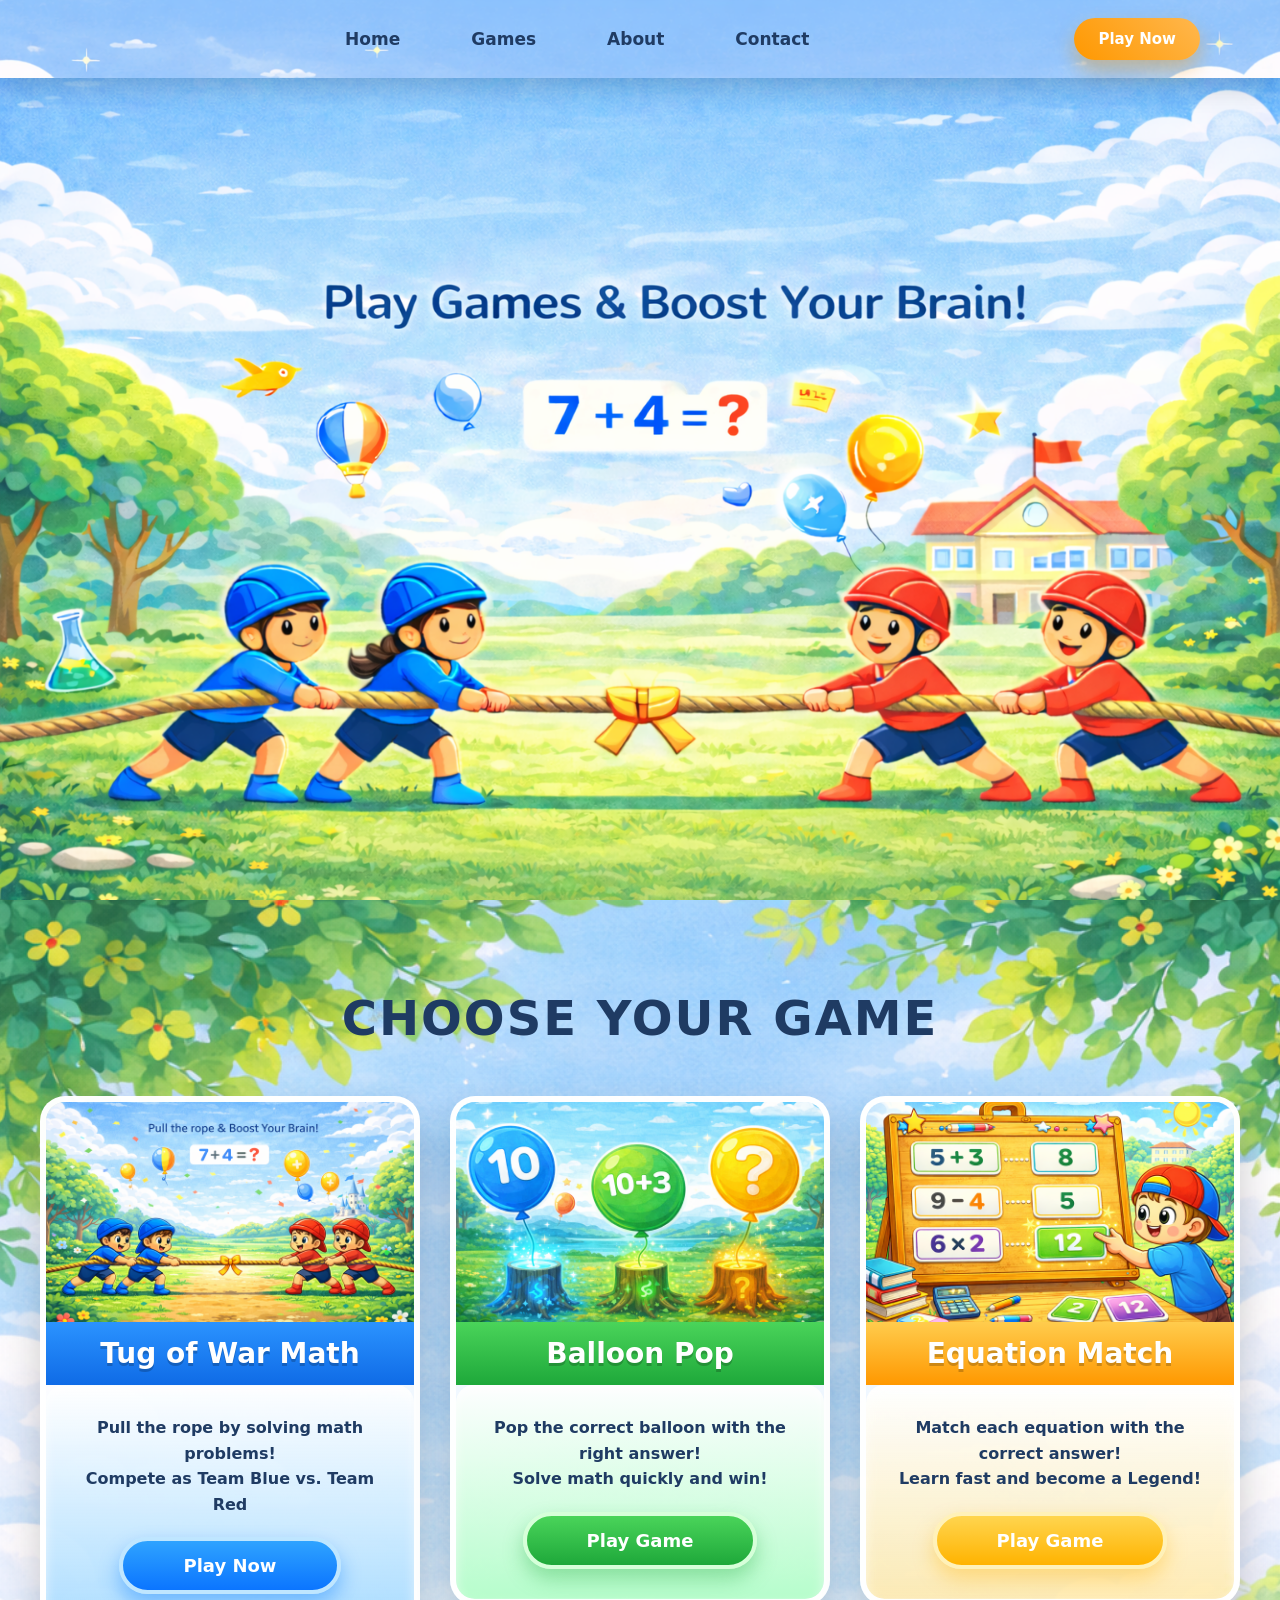
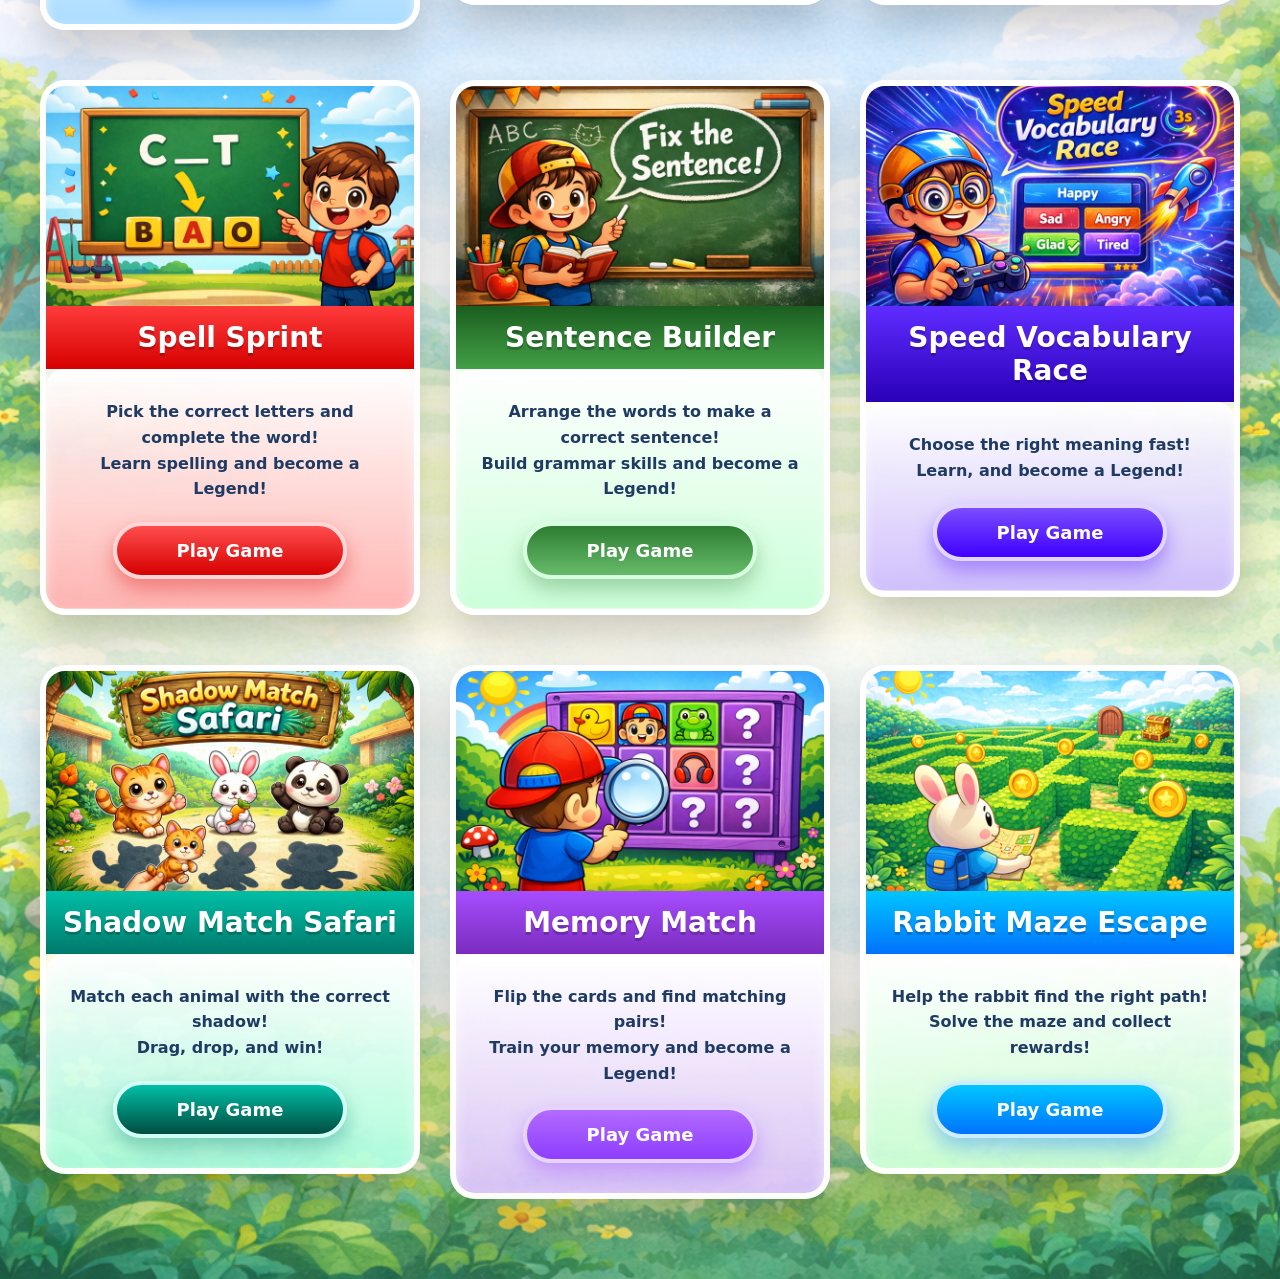
==== index.html @ c013cb6c "LittleLegends complete code" ====
<!doctype html>
<html lang="en">
  <head>
    <meta charset="UTF-8" />
    <meta
      name="viewport"
      content="width=device-width, initial-scale=1.0, maximum-scale=5.0, user-scalable=yes"
    />
    <title>Little Legends</title>
    <link rel="stylesheet" href="styles.css" />
    <link rel="stylesheet" href="tug-of-war.css" />
  </head>

  <body>
    <header class="navbar">
      <nav class="nav-container">
        <div class="mobile-menu-toggle">
          <span class="bar"></span>
          <span class="bar"></span>
          <span class="bar"></span>
        </div>

        <ul class="nav-links">
          <li><a class="active" href="index.html">Home</a></li>
          <li><a href="#">Games</a></li>
          <li><a href="#">About</a></li>
          <li><a href="#">Contact</a></li>
        </ul>

        <a href="#" class="nav-btn">Play Now</a>
      </nav>
    </header>

    <div class="hero"></div>

    <section class="games-section">
      <h2>Choose Your Game</h2>

      <div class="game-card">
        <div class="card-top-img">
          <img src="Tug of war.png" alt="Tug of War" />
        </div>
        <div class="card-title">
          <h3>Tug of War Math</h3>
        </div>
        <div class="card-body">
          <div class="bottom-area">
            <p>
              Pull the rope by solving math problems! <br />
              Compete as Team Blue vs. Team Red
            </p>
            <a href="#" class="play-btn" id="playNowBtn">Play Now</a>
          </div>
        </div>
      </div>
      <div class="game-card">
        <div class="card-top-img">
          <img src="balloon.png" alt="Balloon Pop" />
        </div>
        <div class="card-title balloon-title">
          <h3>Balloon Pop</h3>
        </div>
        <div class="card-body">
          <div class="bottom-area balloon-bottom">
            <p>
              Pop the correct balloon with the right answer! <br />
              Solve math quickly and win!
            </p>

            <a href="balloon-pop.html" class="play-btn balloon-btn">Play Game</a>
          </div>
        </div>
      </div>
      <div class="game-card">
        <div class="card-top-img">
          <img src="equation-match.png" alt="Equation Match" />
        </div>

        <div class="card-title equation-title">
          <h3>Equation Match</h3>
        </div>

        <div class="card-body">
          <div class="bottom-area equation-bottom">
            <p>
              Match each equation with the correct answer! <br />
              Learn fast and become a Legend!
            </p>

            <a href="#" class="play-btn equation-btn">Play Game</a>
          </div>
        </div>
      </div>
      <div class="game-card">
        <div class="card-top-img">
          <img src="spell-sprint.png" alt="Spell Sprint" />
        </div>

        <div class="card-title spell-title">
          <h3>Spell Sprint</h3>
        </div>

        <div class="card-body">
          <div class="bottom-area spell-bottom">
            <p>
              Pick the correct letters and complete the word! <br />
              Learn spelling and become a Legend!
            </p>

            <a href="#" class="play-btn spell-btn">Play Game</a>
          </div>
        </div>
      </div>
      <div class="game-card">
        <div class="card-top-img">
          <img src="sentence-builder.png" alt="Sentence Builder" />
        </div>

        <div class="card-title sentence-title">
          <h3>Sentence Builder</h3>
        </div>

        <div class="card-body">
          <div class="bottom-area sentence-bottom">
            <p>
              Arrange the words to make a correct sentence! <br />
              Build grammar skills and become a Legend!
            </p>

            <a href="#" class="play-btn sentence-btn">Play Game</a>
          </div>
        </div>
      </div>
      <div class="game-card">
        <div class="card-top-img">
          <img src="speed-vocabulary-race.png" alt="Speed Vocabulary Race" />
        </div>

        <div class="card-title speed-title">
          <h3>Speed Vocabulary Race</h3>
        </div>

        <div class="card-body">
          <div class="bottom-area speed-bottom">
            <p>
              Choose the right meaning fast! <br />
              Learn, and become a Legend!
            </p>
            <a href="#" class="play-btn speed-btn">Play Game</a>
          </div>
        </div>
      </div>

      <div class="game-card">
        <div class="card-top-img">
          <img src="shadow-match-safari.png" alt="Shadow Match Safari" />
        </div>

        <div class="card-title shadow-title">
          <h3>Shadow Match Safari</h3>
        </div>

        <div class="card-body">
          <div class="bottom-area shadow-bottom">
            <p>
              Match each animal with the correct shadow! <br />
              Drag, drop, and win!
            </p>

            <a href="#" class="play-btn shadow-btn">Play Game</a>
          </div>
        </div>
      </div>

      <div class="game-card">
        <div class="card-top-img">
          <img src="memory-quest.png" alt="Memory Match" />
        </div>

        <div class="card-title memory-title">
          <h3>Memory Match</h3>
        </div>

        <div class="card-body">
          <div class="bottom-area memory-bottom">
            <p>
              Flip the cards and find matching pairs! <br />
              Train your memory and become a Legend!
            </p>

            <a href="#" class="play-btn memory-btn">Play Game</a>
          </div>
        </div>
      </div>
      <div class="game-card">
        <div class="card-top-img">
          <img src="rabbit-maze-escape.png" alt="Rabbit Maze Escape" />
        </div>

        <div class="card-title maze-title">
          <h3>Rabbit Maze Escape</h3>
        </div>

        <div class="card-body">
          <div class="bottom-area maze-bottom">
            <p>
              Help the rabbit find the right path! <br />
              Solve the maze and collect rewards!
            </p>

            <a href="#" class="play-btn maze-btn">Play Game</a>
          </div>
        </div>
      </div>
    </section>
    <!-- OPERATION & DIFFICULTY MODALS -->
    <div class="overlay" id="overlay" aria-hidden="true">
      <!-- Step 1: Operation -->
      <div class="popup" id="opPopup" role="dialog" aria-modal="true">
        <h3 class="popup-title">Choose Operation</h3>
        <div class="popup-grid">
          <button class="popup-btn" data-op="add">Addition</button>
          <button class="popup-btn" data-op="sub">Subtraction</button>
          <button class="popup-btn" data-op="mul">Multiplication</button>
          <button class="popup-btn" data-op="div">Division</button>
        </div>
        <button class="popup-close" id="closePopup">Cancel</button>
      </div>

      <!-- Step 2: Difficulty -->
      <div class="popup" id="lvlPopup" role="dialog" aria-modal="true" hidden>
        <h3 class="popup-title">Choose Difficulty</h3>
        <div class="popup-grid">
          <button class="popup-btn" data-lvl="easy">Easy</button>
          <button class="popup-btn" data-lvl="medium">Medium</button>
          <button class="popup-btn" data-lvl="hard">Hard</button>
        </div>
        <button class="popup-close" id="backToOp">Back</button>
      </div>
    </div>
    <script src="script.js"></script>
  </body>
</html>
---- styles.css ----
* {
  margin: 0;
  padding: 0;
  box-sizing: border-box;
}

body {
  font-family: Arial, sans-serif;
  background: #eaf6ff;
  overflow-x: hidden;
  width: 100%;
}

/* NAVBAR */
.navbar {
  padding: 0;
  margin: 0;
  width: 100%;
}

.nav-container {
  max-width: 100%;
  margin: 0;
  display: flex;
  align-items: center;
  justify-content: space-between;
  padding: 18px 50px;
  background-image: url("navbar.png");
  background-repeat: no-repeat;
  background-position: center;
  background-size: cover;
  border-radius: 0;
  box-shadow: 0 10px 25px rgba(0, 0, 0, 0.15);
  position: relative;
  width: 100%;
}

.nav-links {
  list-style: none;
  display: flex;
  gap: 35px;
  margin: 0 auto;
  transition: all 0.3s ease;
}

.nav-links a {
  text-decoration: none;
  font-size: 17px;
  font-weight: 600;
  color: #1f3b63;
  padding: 8px 18px;
  border-radius: 20px;
  transition: 0.3s ease;
  display: inline-block;
}

.nav-links a:hover {
  background: rgba(255, 255, 255, 0.6);
}

.nav-btn {
  text-decoration: none;
  font-size: 15px;
  font-weight: 700;
  padding: 12px 24px;
  border-radius: 50px;
  background: linear-gradient(45deg, #ff9800, #ffb74d);
  color: white;
  box-shadow: 0 10px 20px rgba(255, 152, 0, 0.4);
  transition: 0.3s ease;
  white-space: nowrap;
}

.nav-btn:hover {
  transform: translateY(-3px);
}

/* MOBILE TOGGLE */
.mobile-menu-toggle {
  display: none;
  flex-direction: column;
  justify-content: space-between;
  width: 30px;
  height: 21px;
  cursor: pointer;
  z-index: 200;
}

.mobile-menu-toggle .bar {
  width: 100%;
  height: 3px;
  background-color: #1f3b63;
  border-radius: 10px;
  transition: 0.3s;
}

/* HERO */
.hero {
  width: 100%;
  height: calc(100vh - 78px);
  background-image: url("hero.png");
  background-size: cover;
  background-position: center;
  background-repeat: no-repeat;
  display: flex;
  align-items: center;
  justify-content: center;
  text-align: center;
}

/* GAMES SECTION (INLINE FIX) */
.games-section {
  width: 100%;
  min-height: 100vh;
  height: auto;
  background-image: url("games-bg.png");
  background-size: cover;
  background-position: center;
  background-repeat: no-repeat;
  padding: 40px 40px 80px;
  display: grid;
  grid-template-columns: repeat(3, minmax(0, 420px));
  justify-content: center;
  align-items: start;
  column-gap: 30px;
  row-gap: 50px;
}

.games-section h2 {
  grid-column: 1 / -1;
  font-size: 40px;
  color: #1f3b63;
  text-align: center;
  padding-top: 50px;
  font-weight: 800;
  letter-spacing: 2px;
  text-transform: uppercase;
  opacity: 0;
  transform: translateY(30px);
  animation: headingPop 1.2s ease forwards;
  max-width: 100%;
  word-break: break-word;
}

@keyframes headingPop {
  0% {
    opacity: 0;
    transform: translateY(30px);
    letter-spacing: 8px;
  }

  60% {
    opacity: 1;
    transform: translateY(-5px);
    letter-spacing: 3px;
  }

  100% {
    opacity: 1;
    transform: translateY(0);
    letter-spacing: 2px;
  }
}

/* GAME CARD */
.game-card {
  width: 100%;
  max-width: 420px;
  margin: 0;
  border-radius: 25px;
  overflow: hidden;
  background: rgba(255, 255, 255, 0.8);
  border: 6px solid rgba(255, 255, 255, 0.9);
  box-shadow: 0 20px 40px rgba(0, 0, 0, 0.2);
}

.card-top-img img {
  width: 100%;
  height: auto;
  max-height: 220px;
  object-fit: cover;
  display: block;
}

.card-title {
  background: linear-gradient(to bottom, #2b93ff, #0f6be6);
  padding: 15px;
  text-align: center;
}

.card-title h3 {
  color: white;
  font-size: 28px;
  font-weight: 900;
  margin: 0;
  text-shadow: 0 3px 0 rgba(0, 0, 0, 0.2);
  word-break: break-word;
}

.card-body {
  text-align: center;
  width: 100%;
}

.bottom-area p {
  font-size: 16px;
  font-weight: 600;
  color: #1f3b63;
  line-height: 1.6;
  margin-bottom: 20px;
  word-break: break-word;
}

.bottom-area {
  background-image: linear-gradient(to bottom, rgba(255, 255, 255, 0.9), rgba(120, 200, 255, 0.6));
  background-size: cover;
  background-position: center;
  padding: 30px 20px;
  border-radius: 18px;
  box-shadow: inset 0 6px 12px rgba(255, 255, 255, 0.6);
  width: 100%;
}

.play-btn {
  display: inline-block;
  padding: 14px 60px;
  border-radius: 50px;
  background: linear-gradient(to bottom, #2fa3ff, #0b75ff);
  color: white;
  font-size: 18px;
  font-weight: 800;
  text-decoration: none;
  border: 4px solid #bfe6ff;
  box-shadow: 0 10px 20px rgba(0, 120, 255, 0.4);
  transition: 0.3s;
  white-space: nowrap;
}

.play-btn:hover {
  transform: translateY(-3px);
}

/* RESPONSIVE */
@media (min-width: 1200px) {
  .nav-container {
    padding: 18px 80px;
  }

  .games-section h2 {
    font-size: 48px;
  }
}

@media (min-width: 992px) and (max-width: 1199px) {
  .nav-container {
    padding: 18px 40px;
  }

  .nav-links {
    gap: 25px;
  }
}

@media (min-width: 768px) and (max-width: 991px) {
  .nav-container {
    padding: 18px 30px;
    flex-wrap: wrap;
  }

  .nav-links {
    gap: 20px;
  }

  .nav-links a {
    font-size: 16px;
    padding: 6px 14px;
  }

  .nav-btn {
    padding: 10px 20px;
    font-size: 14px;
  }

  .hero {
    height: 60vh;
    min-height: 500px;
  }

  .games-section h2 {
    font-size: 36px;
    padding-top: 40px;
  }

  .games-section {
    grid-template-columns: repeat(2, minmax(0, 380px));
  }
}

@media (max-width: 767px) {
  .mobile-menu-toggle {
    display: flex;
  }

  .nav-container {
    flex-wrap: wrap;
    padding: 15px 25px;
    justify-content: space-between;
    align-items: center;
  }

  .nav-links {
    display: none;
    width: 100%;
    flex-direction: column;
    align-items: center;
    gap: 15px;
    padding: 25px 0 20px;
    margin: 10px 0 0;
    background: rgba(255, 255, 255, 0.95);
    backdrop-filter: blur(10px);
    border-radius: 25px;
    box-shadow: 0 15px 30px rgba(0, 0, 0, 0.15);
    border: 2px solid rgba(255, 255, 255, 0.8);
    order: 3;
  }

  .nav-links.mobile-active {
    display: flex;
  }

  .nav-links li {
    width: 100%;
    text-align: center;
  }

  .nav-links a {
    font-size: 18px;
    padding: 12px 25px;
    display: block;
    width: 80%;
    margin: 0 auto;
  }

  .nav-btn {
    order: 2;
    padding: 10px 22px;
    font-size: 15px;
  }

  .mobile-menu-toggle.active .bar:nth-child(1) {
    transform: translateY(9px) rotate(45deg);
  }

  .mobile-menu-toggle.active .bar:nth-child(2) {
    opacity: 0;
  }

  .mobile-menu-toggle.active .bar:nth-child(3) {
    transform: translateY(-9px) rotate(-45deg);
  }

  .hero {
    height: 50vh;
    min-height: 400px;
    background-position: 75% center;
  }

  .games-section {
    padding: 30px 15px 60px;
    grid-template-columns: 1fr;
    justify-content: center;
    row-gap: 30px;
  }

  .games-section h2 {
    font-size: 32px;
    padding-top: 30px;
    letter-spacing: 1px;
  }

  .game-card {
    max-width: 100%;
    width: 100%;
    border-width: 4px;
  }

  .card-title h3 {
    font-size: 26px;
  }

  .bottom-area p {
    font-size: 15px;
  }

  .play-btn {
    padding: 12px 40px;
    font-size: 17px;
    white-space: normal;
    width: auto;
    min-width: 200px;
  }
}

@media (max-width: 480px) {
  .nav-container {
    padding: 12px 18px;
  }

  .nav-btn {
    padding: 8px 18px;
    font-size: 14px;
  }

  .mobile-menu-toggle {
    width: 26px;
    height: 18px;
  }

  .mobile-menu-toggle .bar {
    height: 2.5px;
  }

  .hero {
    height: 45vh;
    min-height: 300px;
  }

  .games-section h2 {
    font-size: 26px;
    padding-top: 25px;
  }

  .game-card {
    border-width: 4px;
    border-radius: 20px;
  }

  .card-top-img img {
    max-height: 180px;
  }

  .card-title {
    padding: 12px;
  }

  .card-title h3 {
    font-size: 22px;
  }

  .bottom-area {
    padding: 25px 15px;
  }

  .bottom-area p {
    font-size: 14px;
  }

  .play-btn {
    padding: 12px 30px;
    font-size: 16px;
    min-width: 180px;
  }
}

@media (min-width: 1600px) {
  .nav-container {
    padding: 20px 120px;
  }

  .hero {
    height: calc(100vh - 88px);
  }

  .games-section h2 {
    font-size: 56px;
  }

  .games-section {
    grid-template-columns: repeat(2, minmax(0, 500px));
  }

  .game-card {
    max-width: 500px;
  }
}

/* BALLOON THEME */
.balloon-title {
  background: linear-gradient(to bottom, #4ad45a, #1ea83a);
}

.balloon-bottom {
  background-image: linear-gradient(to bottom, rgba(255, 255, 255, 0.9), rgba(140, 255, 170, 0.6));
}

.balloon-btn {
  background: linear-gradient(to bottom, #4ad45a, #1ea83a);
  border: 4px solid #d6ffd9;
  box-shadow: 0 10px 20px rgba(30, 168, 58, 0.35);
}

/* EQUATION MATCH THEME */
.equation-title {
  background: linear-gradient(to bottom, #ffcc4d, #ff9800);
}

.equation-bottom {
  background-image:
    linear-gradient(to bottom, rgba(255, 255, 255, 0.92), rgba(255, 220, 120, 0.55)),
    url("pexels-622177503-31162768.jpg");
}

.equation-btn {
  background: linear-gradient(to bottom, #ffd54f, #ffb300);
  border: 4px solid #fff1b8;
  box-shadow: 0 10px 20px rgba(255, 179, 0, 0.35);
  color: #ffffff;
}

/* SPELL SPRINT THEME */
.spell-title {
  background: linear-gradient(to bottom, #ff3b3b, #d60000);
}

.spell-bottom {
  background-image:
    linear-gradient(to bottom, rgba(255, 255, 255, 0.92), rgba(255, 120, 120, 0.55)),
    url("pexels-622177503-31162768.jpg");
}

.spell-btn {
  background: linear-gradient(to bottom, #ff4d4d, #d60000);
  border: 4px solid #ffd6d6;
  box-shadow: 0 10px 20px rgba(214, 0, 0, 0.35);
}

/* SENTENCE BUILDER THEME (Chalkboard Classroom) */
.sentence-title {
  background: linear-gradient(to bottom, #1b5e20, #43a047);
}

.sentence-bottom {
  background-image:
    linear-gradient(to bottom, rgba(255, 255, 255, 0.92), rgba(160, 255, 190, 0.55)),
    url("chalk-texture.png");
  background-size: cover;
  background-position: center;
}

.sentence-btn {
  background: linear-gradient(to bottom, #2e7d32, #66bb6a);
  border: 4px solid #d9ffe2;
  box-shadow: 0 10px 20px rgba(46, 125, 50, 0.35);
}
/* SPEED VOCABULARY RACE THEME */

.speed-title {
  background: linear-gradient(to bottom, #5f2cff, #2a00b8);
}

.speed-bottom {
  background-image:
    linear-gradient(to bottom, rgba(255,255,255,0.92), rgba(170, 140, 255, 0.55));
}

.speed-btn {
  background: linear-gradient(to bottom, #7b4dff, #3f00ff);
  border: 4px solid #e0d6ff;
  box-shadow: 0 10px 20px rgba(63, 0, 255, 0.35);
}
/* SHADOW MATCH SAFARI THEME */

.shadow-title {
  background: linear-gradient(to bottom, #00bfa6, #00796b);
}

.shadow-bottom {
  background-image:
    linear-gradient(to bottom, rgba(255,255,255,0.92), rgba(120, 255, 210, 0.55));
}

.shadow-btn {
  background: linear-gradient(to bottom, #00bfa6, #004d40);
  border: 4px solid #d1fff5;
  box-shadow: 0 10px 20px rgba(0, 121, 107, 0.35);
}

/* MEMORY TITLE */
.memory-title {
  background: linear-gradient(to bottom, #a64dff, #7b2cbf);
}

/* MEMORY BOTTOM AREA */
.memory-bottom {
  background-image:
    linear-gradient(to bottom, rgba(255, 255, 255, 0.9), rgba(200, 160, 255, 0.6)),
    url("pexels-622177503-31162768.jpg");
}

/* MEMORY BUTTON */
.memory-btn {
  background: linear-gradient(to bottom, #b26bff, #8e3dff);
  border: 4px solid #e6d4ff;
  box-shadow: 0 10px 20px rgba(142, 61, 255, 0.35);
}

/* RABBIT MAZE ESCAPE (SKY + LIME ADVENTURE THEME) */

.maze-title {
  background: linear-gradient(to bottom, #00c6ff, #0072ff);
}

.maze-bottom {
  background-image:
    linear-gradient(to bottom, rgba(255,255,255,0.92), rgba(180, 255, 200, 0.65));
}

.maze-btn {
  background: linear-gradient(to bottom, #00c6ff, #0072ff);
  border: 4px solid #ccecff;
  box-shadow: 0 10px 20px rgba(0, 114, 255, 0.35);
  color: white;
}
---- tug-of-war.css ----
* { margin: 0; padding: 0; box-sizing: border-box; }

:root{
  --bg: #eef3f7;
  --card: #ffffff;
  --muted: #6b7a90;
  --shadow: 0 18px 40px rgba(20, 30, 60, 0.10);

  --blue: #0b75ff;
  --blueSoft: rgba(11,117,255,0.10);

  --red: #e53935;
  --redSoft: rgba(229,57,53,0.10);

  --line: rgba(15, 25, 45, 0.12);
}

body{
  font-family: system-ui, -apple-system, Segoe UI, Roboto, Arial, sans-serif;
  background: var(--bg);
  color: #0f1930;
  min-height: 100vh;
}

/* Header */
.app-header{
  display: grid;
  grid-template-columns: 1fr auto 1fr;
  align-items: center;
  gap: 12px;
  padding: 18px 18px;
  background: #f7fafc;
  border-bottom: 1px solid var(--line);
}

.home-btn{
  justify-self: start;
  text-decoration: none;
  color: #0f1930;
  font-weight: 800;
  background: #fff;
  border: 1px solid var(--line);
  padding: 10px 14px;
  border-radius: 14px;
  box-shadow: 0 10px 18px rgba(0,0,0,0.06);
}

.app-title{
  justify-self: center;
  font-weight: 900;
  letter-spacing: 1px;
  font-size: clamp(18px, 2.3vw, 28px);
  color: #0b6fb3;
}

.lang-pill{
  justify-self: end;
  display: inline-flex;
  align-items: center;
  gap: 8px;
  padding: 10px 14px;
  border-radius: 14px;
  background: #fff;
  border: 1px solid var(--line);
  box-shadow: 0 10px 18px rgba(0,0,0,0.06);
  font-weight: 800;
}

.lang-pill .chev{ opacity: .7; }

/* Layout */
.layout{
  width: min(1200px, 96vw);
  margin: 18px auto 26px;
  display: grid;
  grid-template-columns: 320px 1fr 320px;
  gap: 18px;
  align-items: start;
}

/* Team Panel */
.team-panel{
  background: var(--card);
  border-radius: 18px;
  box-shadow: var(--shadow);
  overflow: hidden;
  border: 1px solid var(--line);
}

.team-panel .panel-top{
  display: flex;
  align-items: center;
  justify-content: space-between;
  padding: 14px 14px;
  font-weight: 900;
}

.team-panel.blue .panel-top{
  background: linear-gradient(180deg, var(--blue), #2fa3ff);
  color: #fff;
}
.team-panel.red .panel-top{
  background: linear-gradient(180deg, var(--red), #ff6b6b);
  color: #fff;
}

.team-name{
  font-size: 16px;
}

.team-score{
  background: rgba(255,255,255,0.95);
  color: #0f1930;
  padding: 6px 12px;
  border-radius: 999px;
  min-width: 42px;
  text-align: center;
  font-weight: 900;
}

/* Question + Display */
.question{
  padding: 18px 14px 10px;
  text-align: center;
  font-size: 34px;
  font-weight: 900;
}
.team-panel.blue .question{ color: var(--blue); background: var(--blueSoft); }
.team-panel.red .question{ color: var(--red); background: var(--redSoft); }

.display-wrap{
  padding: 14px;
  background: #fff;
}

.display{
  width: 100%;
  border: 1px solid var(--line);
  border-radius: 12px;
  padding: 12px 14px;
  font-size: 22px;
  font-weight: 900;
  text-align: center;
  outline: none;
  background: #fbfcfe;
}

/* Keypad */
.keypad{
  padding: 14px;
  display: grid;
  grid-template-columns: repeat(3, 1fr);
  gap: 12px;
}

.key{
  height: 62px;
  border: 1px solid var(--line);
  border-radius: 14px;
  background: #fff;
  font-size: 20px;
  font-weight: 900;
  cursor: pointer;
  box-shadow: 0 10px 16px rgba(0,0,0,0.06);
  transition: transform .12s ease, filter .12s ease, opacity .12s ease;
}

.key:hover{ transform: translateY(-2px); filter: brightness(1.02); }
.key:active{ transform: translateY(0px) scale(0.99); }

.key.action{
  font-size: 22px;
}

.key.danger{
  background: #ff4d4d;
  color: #fff;
  border-color: rgba(0,0,0,0.05);
}

.team-panel.blue .key.ok{
  background: var(--blue);
  color: #fff;
  border-color: rgba(0,0,0,0.05);
}
.team-panel.red .key.ok{
  background: #0b6fb3; /* in reference, submit is bluish on both sides */
  color: #fff;
  border-color: rgba(0,0,0,0.05);
}

/* Disabled keypad */
.team-panel.is-disabled{
  opacity: 0.65;
}
.team-panel.is-disabled .key{
  cursor: not-allowed;
}
.team-panel.is-disabled .key:hover{
  transform: none;
  filter: none;
}

/* Hint */
.hint{
  padding: 12px 14px 16px;
  text-align: center;
  font-weight: 800;
  color: var(--muted);
}

/* Center Panel */
.center-panel{
  background: transparent;
  display: grid;
  gap: 12px;
}

.center-top{
  background: #fff;
  border: 1px solid var(--line);
  border-radius: 18px;
  box-shadow: var(--shadow);
  padding: 14px;
  display: flex;
  align-items: center;
  justify-content: space-between;
  gap: 10px;
}

.mini-score{
  display: grid;
  gap: 4px;
  text-align: center;
  min-width: 90px;
}
.mini-label{
  font-size: 13px;
  color: var(--muted);
  font-weight: 800;
}
.mini-value{
  font-size: 24px;
  font-weight: 900;
}

.timer{
  font-weight: 900;
  color: #0b6fb3;
  display: inline-flex;
  align-items: center;
  gap: 8px;
  padding: 8px 12px;
  border-radius: 999px;
  border: 1px dashed rgba(11,111,179,0.35);
  background: rgba(11,111,179,0.06);
  min-width: 92px;
  justify-content: center;
}

/* Big Empty Box */
.big-box{
  height: 480px;
  background: #fff;
  border: 1px solid var(--line);
  border-radius: 18px;
  box-shadow: var(--shadow);
  position: relative;
  overflow: hidden;
}

.dashed-line{
  position: absolute;
  top: 10%;
  bottom: 10%;
  left: 50%;
  transform: translateX(-50%);
  width: 2px;
  background: repeating-linear-gradient(
    to bottom,
    rgba(15, 25, 45, 0.22),
    rgba(15, 25, 45, 0.22) 10px,
    transparent 10px,
    transparent 18px
  );
}

/* Bottom controls */
.center-bottom{
  display: flex;
  align-items: center;
  justify-content: center;
  gap: 12px;
}

.turn-pill{
  padding: 10px 14px;
  border-radius: 999px;
  font-weight: 900;
  letter-spacing: 0.8px;
  background: rgba(11,117,255,0.12);
  border: 1px solid rgba(11,117,255,0.25);
  color: var(--blue);
}

.restart{
  border: none;
  cursor: pointer;
  padding: 10px 14px;
  border-radius: 14px;
  font-weight: 900;
  color: #fff;
  background: linear-gradient(45deg, #ff9800, #ffb74d);
  box-shadow: 0 12px 20px rgba(255,152,0,0.22);
}

/* Responsive */
@media (max-width: 1040px){
  .layout{
    grid-template-columns: 1fr;
  }
  .center-panel{ order: 2; }
  #teamBlue{ order: 1; }
  #teamRed{ order: 3; }
  .big-box{ height: 320px; }
}

.overlay{
  position: fixed;
  inset: 0;
  display: none;
  place-items: center;
  background: rgba(0,0,0,0.45);
  z-index: 9999;
  padding: 18px;
}
.overlay.show{ display: grid; }

.popup{
  width: min(520px, 92vw);
  background: #fff;
  border-radius: 18px;
  padding: 18px;
  box-shadow: 0 25px 55px rgba(0,0,0,0.22);
}

.popup-title{
  text-align:center;
  font-size: 22px;
  font-weight: 900;
  margin-bottom: 14px;
}

.popup-grid{
  display:grid;
  grid-template-columns: repeat(2, 1fr);
  gap: 12px;
}

.popup-btn{
  height: 54px;
  border-radius: 14px;
  border: 1px solid #ddd;
  background: #fff;
  font-weight: 900;
  cursor: pointer;
  transition: all 0.2s ease;
}
.popup-btn:hover{
  background: #f0f0f0;
  border-color: #ccc;
  transform: translateY(-1px);
  box-shadow: 0 4px 8px rgba(0,0,0,0.05);
}
.popup-btn:active{
  transform: translateY(0);
  background: #e8e8e8;
  box-shadow: none;
}

.popup-close{
  width: 100%;
  margin-top: 14px;
  height: 46px;
  border-radius: 14px;
  border: 1px solid #ddd;
  background: #f3f5f7;
  font-weight: 900;
  cursor: pointer;
  transition: all 0.2s ease;
}
.popup-close:hover{
  background: #e8eaec;
  border-color: #ccc;
}
.popup-close:active{
  background: #d8dadc;
}

.video-container {
  height: 480px;
  background: #F6F8F8;
  border: 1px solid var(--line);
  border-radius: 18px;
  /* box-shadow: var(--shadow); */
  position: relative;
  overflow: hidden;
}

.tug-video {
  width: 100%;
  height: 100%;
  /* object-fit: cover; */
  display: block;
  transition: transform 0.4s cubic-bezier(0.34, 1.56, 0.64, 1); /* Bouncy feel */
}

.video-overlay {
  position: absolute;
  top: 0;
  left: 0;
  width: 100%;
  height: 100%;
  background: transparent;
  pointer-events: none;
  z-index: 2;
  transition: background-color 0.3s ease;
}

/* Center Line Styles */
.center-line {
  position: absolute;
  top: 0;
  left: 50%;
  transform: translateX(-50%);
  width: 4px;
  height: 100%;
  background: linear-gradient(
    to bottom,
    transparent 0%,
    rgba(255, 215, 0, 0.9) 15%,
    rgba(255, 215, 0, 0.9) 85%,
    transparent 100%
  );
  box-shadow: 0 0 15px rgba(255, 215, 0, 0.5), 0 0 5px rgba(255, 255, 255, 0.8);
  z-index: 3;
  pointer-events: none;
  animation: glowPulse 2s infinite ease-in-out;
}

/* Center line with dashed pattern alternative (if you prefer dashed) */
.center-line.dashed {
  background: none;
  background-image: repeating-linear-gradient(
    to bottom,
    rgba(255, 215, 0, 0.9),
    rgba(255, 215, 0, 0.9) 12px,
    transparent 12px,
    transparent 24px
  );
  box-shadow: none;
  filter: drop-shadow(0 0 6px rgba(255, 215, 0, 0.6));
  animation: none;
}

/* Top and bottom caps for the center line */
.center-line::before,
.center-line::after {
  content: '';
  position: absolute;
  left: 50%;
  transform: translateX(-50%);
  width: 16px;
  height: 16px;
  background: radial-gradient(circle, rgba(255, 215, 0, 0.9) 0%, rgba(255, 215, 0, 0.4) 70%, transparent 100%);
  border-radius: 50%;
  z-index: 4;
}

.center-line::before {
  top: -5px;
}

.center-line::after {
  bottom: -5px;
}

/* Glowing animation for the center line */
@keyframes glowPulse {
  0% {
    box-shadow: 0 0 10px rgba(255, 215, 0, 0.5), 0 0 5px rgba(255, 255, 255, 0.6);
  }
  50% {
    box-shadow: 0 0 20px rgba(255, 215, 0, 0.8), 0 0 10px rgba(255, 255, 255, 0.9);
  }
  100% {
    box-shadow: 0 0 10px rgba(255, 215, 0, 0.5), 0 0 5px rgba(255, 255, 255, 0.6);
  }
}

/* Side indicators (optional - shows which side is which) */
.side-indicator {
  position: absolute;
  top: 50%;
  transform: translateY(-50%);
  font-size: 24px;
  font-weight: 900;
  color: rgba(255, 255, 255, 0.7);
  text-shadow: 0 2px 5px rgba(0, 0, 0, 0.5);
  z-index: 3;
  pointer-events: none;
  opacity: 0;
  transition: opacity 0.3s ease;
}

.side-indicator.left {
  left: 15px;
}

.side-indicator.right {
  right: 15px;
}

.video-container:hover .side-indicator {
  opacity: 0.5;
}

/* Pull animations */
.video-container.pulling-left .tug-video {
  animation: tugLeft 0.4s ease-out;
}

.video-container.pulling-right .tug-video {
  animation: tugRight 0.4s ease-out;
}

@keyframes tugLeft {
  0% { transform: translateX(var(--current-position, 0)); }
  30% { transform: translateX(calc(var(--current-position, 0) - 20px)); }
  70% { transform: translateX(calc(var(--current-position, 0) + 5px)); }
  100% { transform: translateX(var(--current-position, 0)); }
}

@keyframes tugRight {
  0% { transform: translateX(var(--current-position, 0)); }
  30% { transform: translateX(calc(var(--current-position, 0) + 20px)); }
  70% { transform: translateX(calc(var(--current-position, 0) - 5px)); }
  100% { transform: translateX(var(--current-position, 0)); }
}

/* Victory effects */
.video-container.blue-win {
  animation: blueWinPulse 1s ease-out;
}

.video-container.red-win {
  animation: redWinPulse 1s ease-out;
}

@keyframes blueWinPulse {
  0% { box-shadow: 0 0 0px rgba(11, 117, 255, 0); }
  50% { box-shadow: 0 0 50px rgba(11, 117, 255, 0.8); }
  100% { box-shadow: 0 0 20px rgba(11, 117, 255, 0.3); }
}

@keyframes redWinPulse {
  0% { box-shadow: 0 0 0px rgba(229, 57, 53, 0); }
  50% { box-shadow: 0 0 50px rgba(229, 57, 53, 0.8); }
  100% { box-shadow: 0 0 20px rgba(229, 57, 53, 0.3); }
}

/* Position markers (subtle background indicators) */
.video-container::after {
  content: '';
  position: absolute;
  top: 0;
  left: 0;
  width: 100%;
  height: 100%;
  background: linear-gradient(90deg, 
    rgba(11, 117, 255, 0.05) 0%, 
    transparent 30%, 
    transparent 70%, 
    rgba(229, 57, 53, 0.05) 100%);
  z-index: 1;
  pointer-events: none;
}

/* Responsive video height */
@media (max-width: 1040px){
  .video-container {
    height: 320px;
  }
  
  .center-line {
    width: 3px;
  }
  
  .center-line::before,
  .center-line::after {
    width: 12px;
    height: 12px;
  }
}

.dashed-line {
  position: absolute;
  top: 10%;
  bottom: 10%;
  left: 50%;
  transform: translateX(-50%);
  width: 2px;
  background: repeating-linear-gradient(
    to bottom,
    rgba(221, 0, 0, 0.8),
    rgba(0, 0, 0, 0.8) 8px,
    transparent 8px,
    transparent 16px
  );
  z-index: 3;
  pointer-events: none;
}
/* Draw Popup */
.draw-popup {
  position: fixed;
  top: 0;
  left: 0;
  width: 100%;
  height: 100%;
  background: transparent; /* Changed from rgba(0,0,0,0.7) to transparent */
  display: flex;
  align-items: center;
  justify-content: center;
  z-index: 10000;
  opacity: 0;
  visibility: hidden;
  transition: opacity 0.3s ease, visibility 0.3s ease;
  pointer-events: none; /* Allow clicks to pass through when hidden */
}

.draw-popup.show {
  opacity: 1;
  visibility: visible;
  pointer-events: auto; /* Enable interactions when shown */
}

.draw-popup-content {
  background: linear-gradient(135deg, #667eea 0%, #764ba2 100%);
  padding: 40px;
  border-radius: 30px;
  text-align: center;
  color: white;
  max-width: 400px;
  box-shadow: 0 25px 50px rgba(0, 0, 0, 0.3);
  animation: popIn 0.5s ease-out;
  backdrop-filter: blur(5px); /* Optional: adds slight blur effect behind popup */
  border: 2px solid rgba(255, 255, 255, 0.2); /* Subtle border */
}

.draw-popup-content h2 {
  font-size: 32px;
  margin-bottom: 15px;
  font-weight: 900;
  text-shadow: 2px 2px 4px rgba(0, 0, 0, 0.2);
}

.draw-popup-content p {
  font-size: 18px;
  margin-bottom: 25px;
  line-height: 1.5;
}

.draw-popup-close {
  background: white;
  color: #764ba2;
  border: none;
  padding: 12px 40px;
  border-radius: 50px;
  font-size: 18px;
  font-weight: 800;
  cursor: pointer;
  transition: transform 0.2s ease, box-shadow 0.2s ease;
}

.draw-popup-close:hover {
  transform: translateY(-2px);
  box-shadow: 0 10px 20px rgba(0, 0, 0, 0.2);
}

.draw-popup-close:active {
  transform: translateY(0);
}

@keyframes popIn {
  0% {
    transform: scale(0.8);
    opacity: 0;
  }
  50% {
    transform: scale(1.05);
  }
  100% {
    transform: scale(1);
    opacity: 1;
  }
}
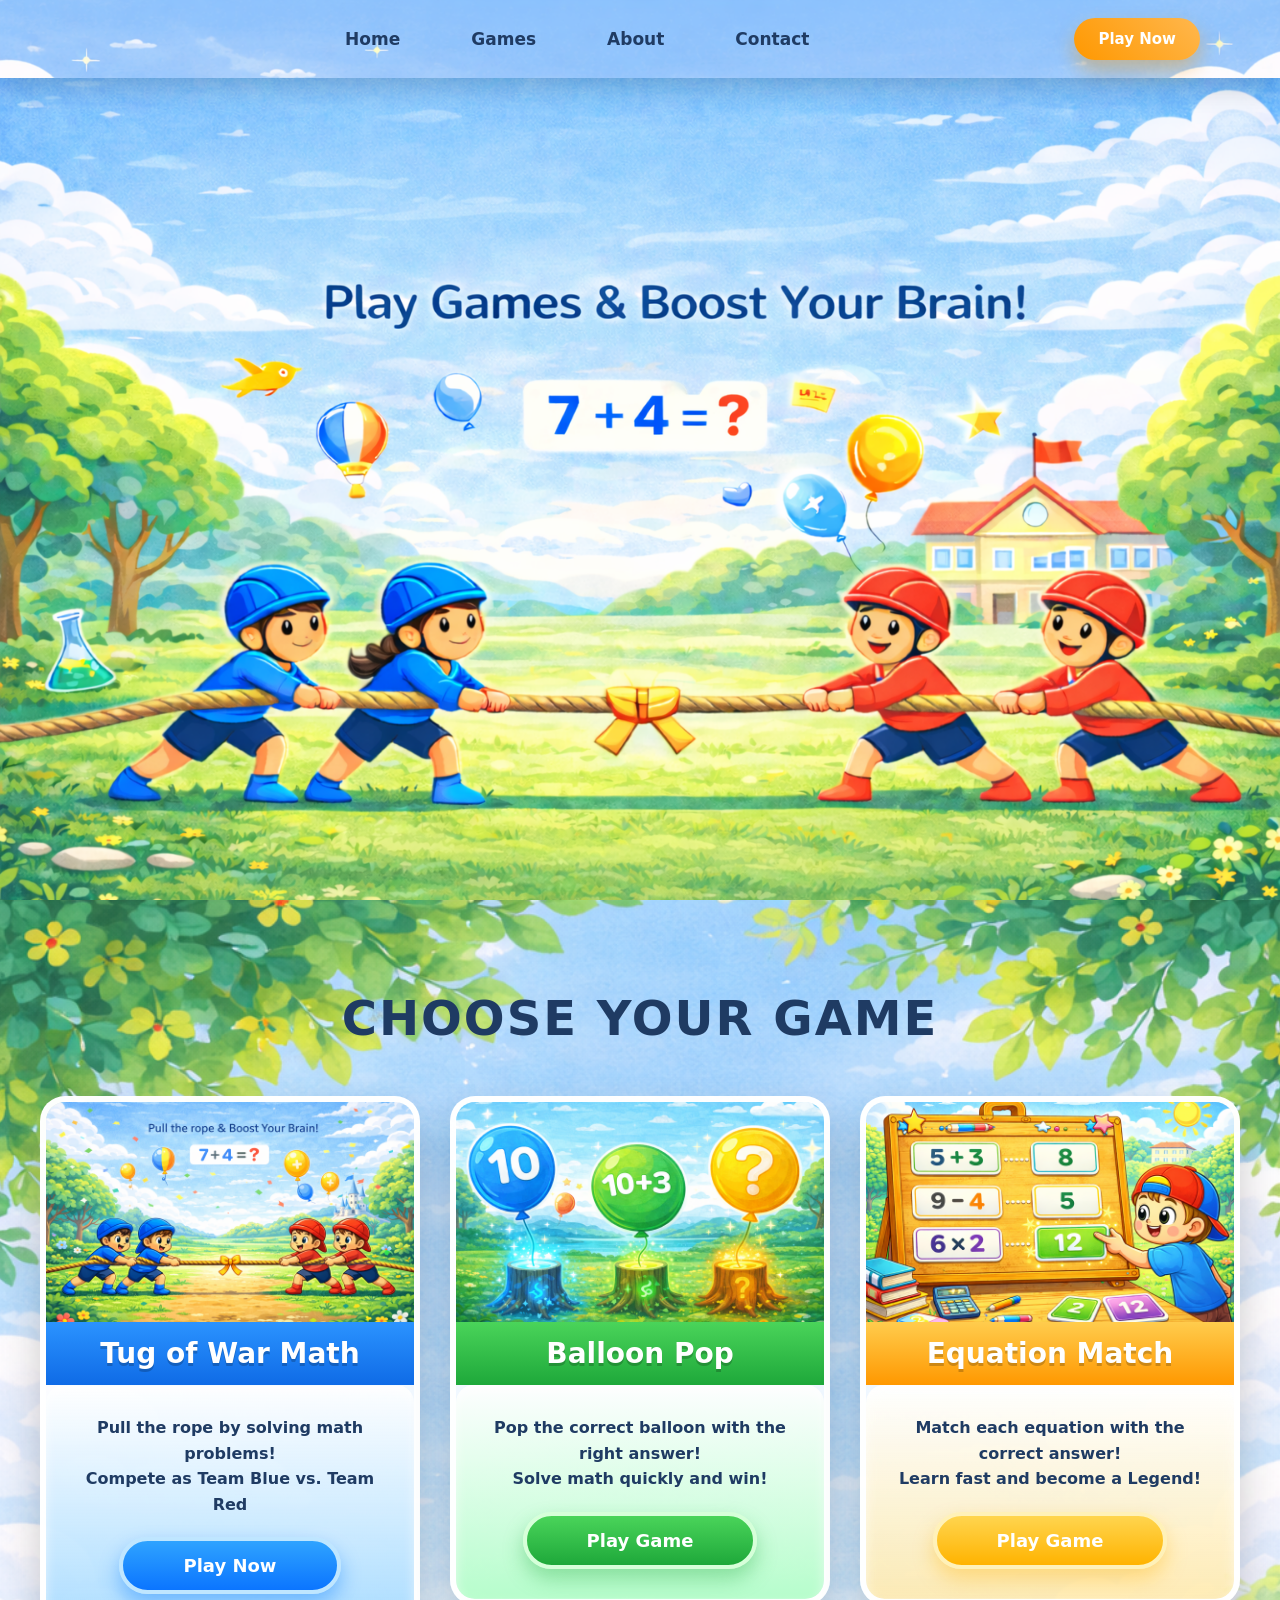
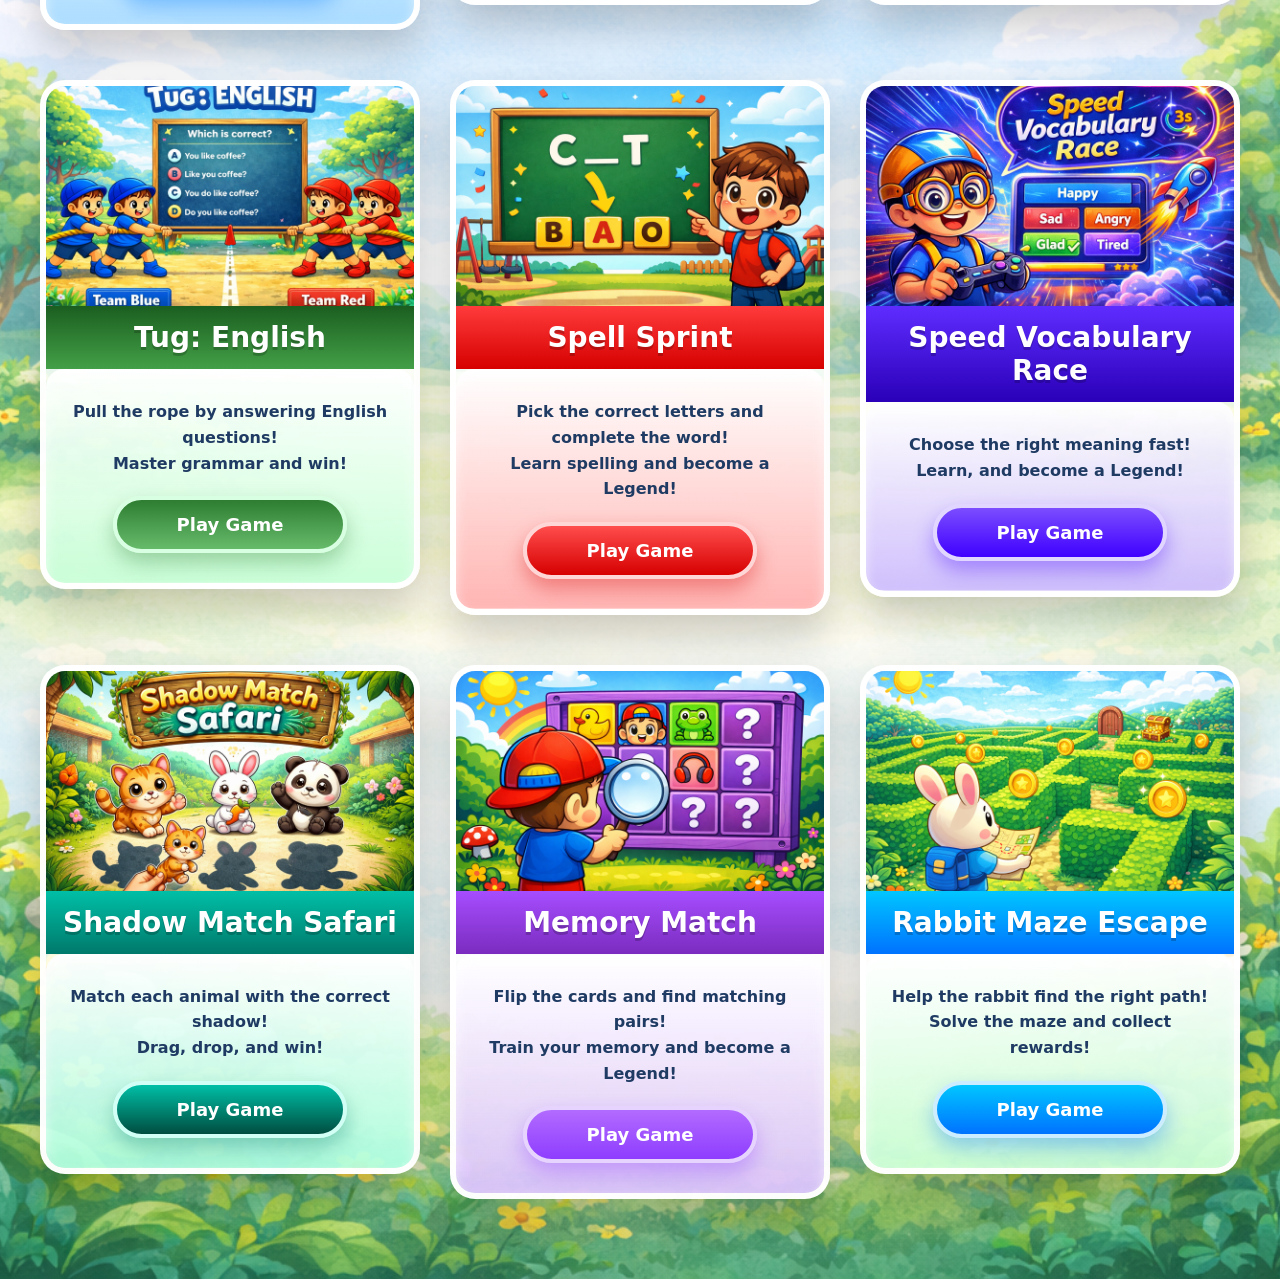
==== commit 7ef00c6e: "adding 3 more new games with complete logic adding 3 more new games with complete logic" ====
--- a/index.html
+++ b/index.html
@@ -67,7 +67,9 @@
               Solve math quickly and win!
             </p>
 
-            <a href="balloon-pop.html" class="play-btn balloon-btn">Play Game</a>
+            <a href="balloon-pop.html" class="play-btn balloon-btn"
+              >Play Game</a
+            >
           </div>
         </div>
       </div>
@@ -87,7 +89,32 @@
               Learn fast and become a Legend!
             </p>
 
-            <a href="#" class="play-btn equation-btn">Play Game</a>
+            <a href="equation-match.html" class="play-btn equation-btn"
+              >Play Game</a
+            >
+          </div>
+        </div>
+      </div>
+
+      <div class="game-card">
+        <div class="card-top-img">
+          <img src="tug-english.png" alt="Tug English" />
+        </div>
+
+        <div class="card-title sentence-title">
+          <h3>Tug: English</h3>
+        </div>
+
+        <div class="card-body">
+          <div class="bottom-area sentence-bottom">
+            <p>
+              Pull the rope by answering English questions! <br />
+              Master grammar and win!
+            </p>
+
+            <a href="tug-english.html" class="play-btn sentence-btn"
+              >Play Game</a
+            >
           </div>
         </div>
       </div>
@@ -107,27 +134,7 @@
               Learn spelling and become a Legend!
             </p>
 
-            <a href="#" class="play-btn spell-btn">Play Game</a>
-          </div>
-        </div>
-      </div>
-      <div class="game-card">
-        <div class="card-top-img">
-          <img src="sentence-builder.png" alt="Sentence Builder" />
-        </div>
-
-        <div class="card-title sentence-title">
-          <h3>Sentence Builder</h3>
-        </div>
-
-        <div class="card-body">
-          <div class="bottom-area sentence-bottom">
-            <p>
-              Arrange the words to make a correct sentence! <br />
-              Build grammar skills and become a Legend!
-            </p>
-
-            <a href="#" class="play-btn sentence-btn">Play Game</a>
+            <a href="spell-sprint.html" class="play-btn spell-btn">Play Game</a>
           </div>
         </div>
       </div>
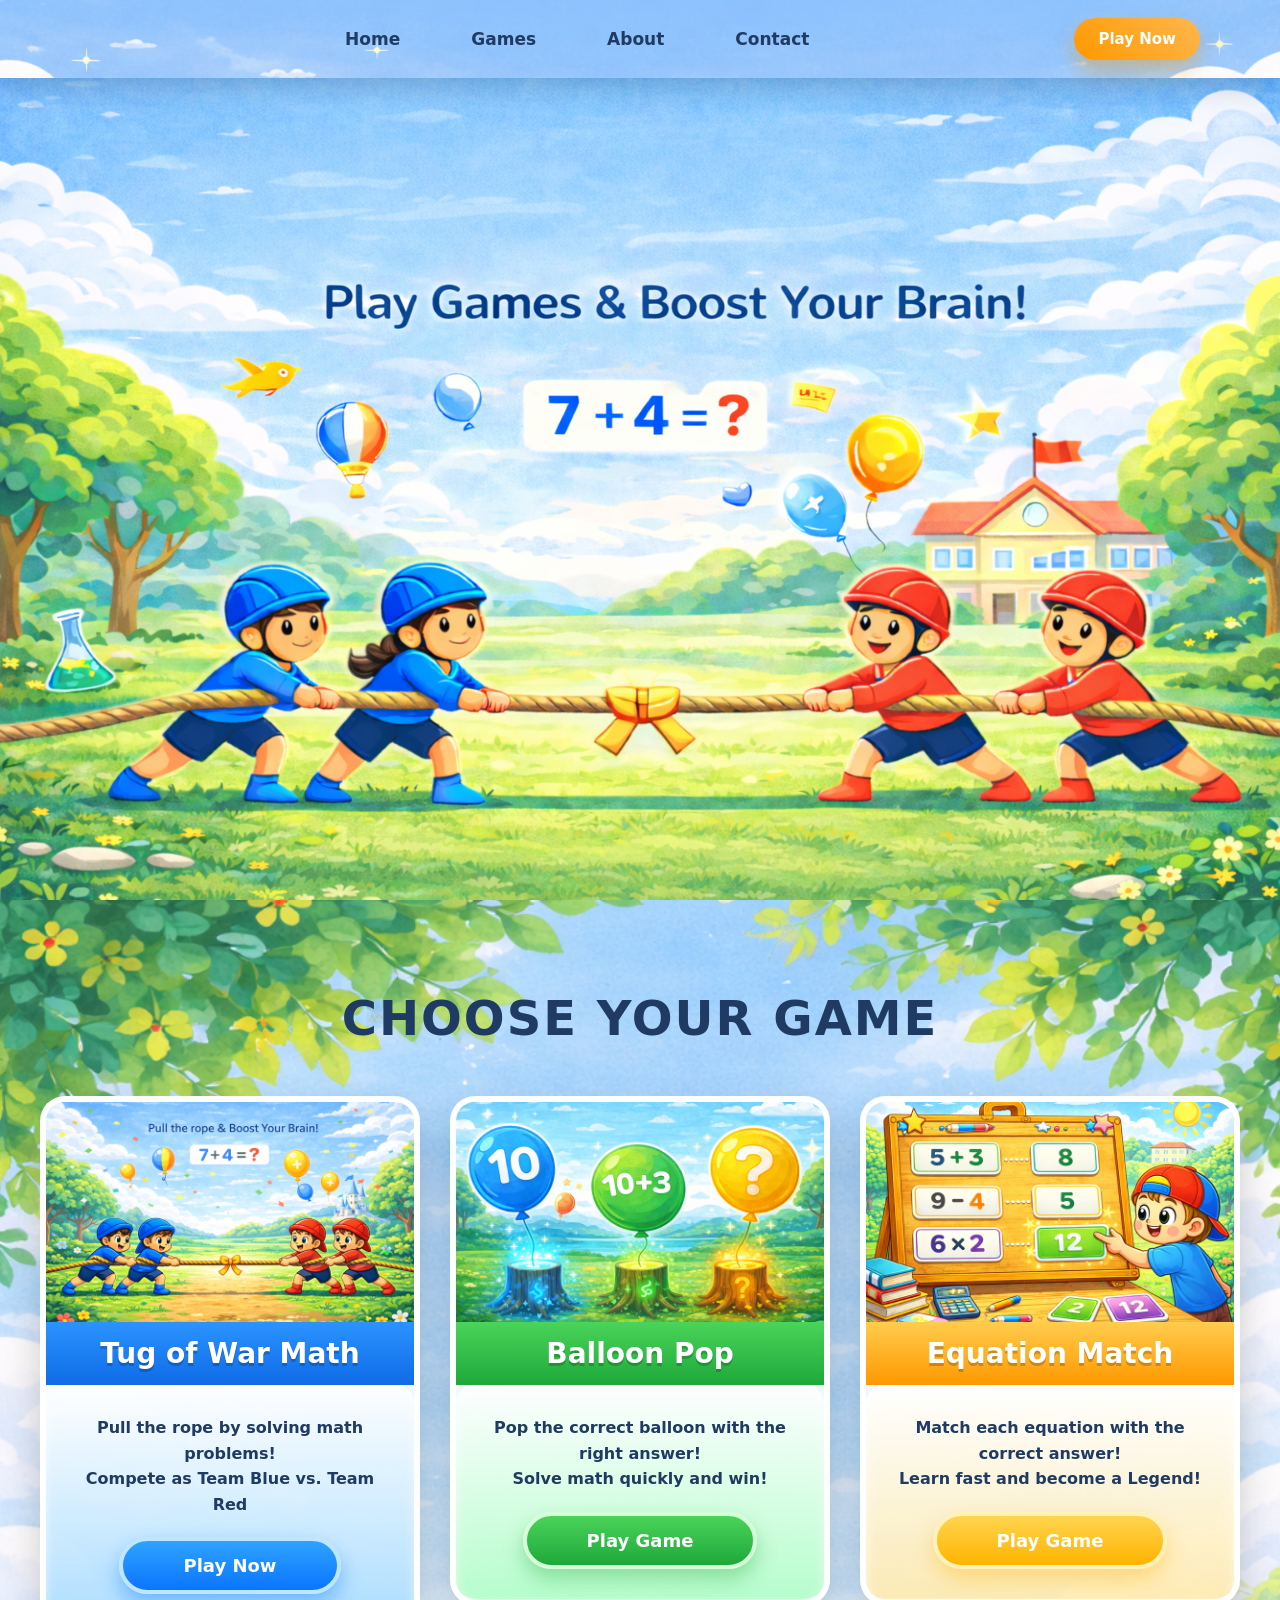
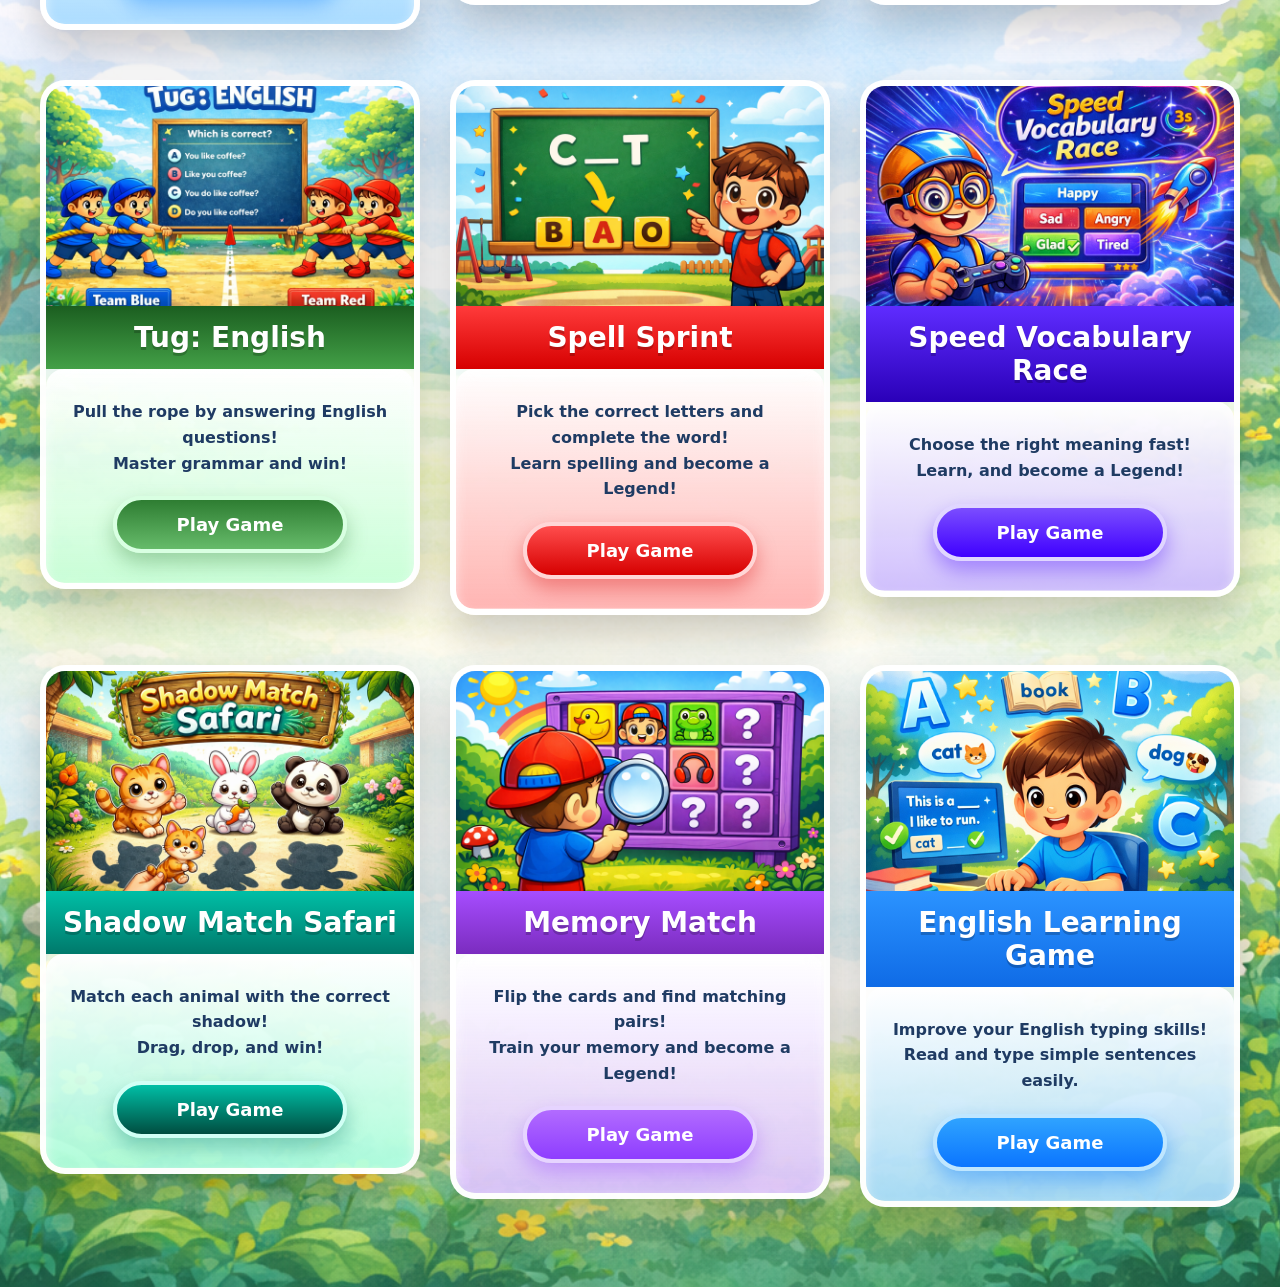
==== commit c5d7e133: "some new games" ====
--- a/index.html
+++ b/index.html
@@ -1,250 +1,243 @@
 <!doctype html>
 <html lang="en">
-  <head>
-    <meta charset="UTF-8" />
-    <meta
-      name="viewport"
-      content="width=device-width, initial-scale=1.0, maximum-scale=5.0, user-scalable=yes"
-    />
-    <title>Little Legends</title>
-    <link rel="stylesheet" href="styles.css" />
-    <link rel="stylesheet" href="tug-of-war.css" />
-  </head>
-
-  <body>
-    <header class="navbar">
-      <nav class="nav-container">
-        <div class="mobile-menu-toggle">
-          <span class="bar"></span>
-          <span class="bar"></span>
-          <span class="bar"></span>
-        </div>
-
-        <ul class="nav-links">
-          <li><a class="active" href="index.html">Home</a></li>
-          <li><a href="#">Games</a></li>
-          <li><a href="#">About</a></li>
-          <li><a href="#">Contact</a></li>
-        </ul>
-
-        <a href="#" class="nav-btn">Play Now</a>
-      </nav>
-    </header>
-
-    <div class="hero"></div>
-
-    <section class="games-section">
-      <h2>Choose Your Game</h2>
-
-      <div class="game-card">
-        <div class="card-top-img">
-          <img src="Tug of war.png" alt="Tug of War" />
-        </div>
-        <div class="card-title">
-          <h3>Tug of War Math</h3>
-        </div>
-        <div class="card-body">
-          <div class="bottom-area">
-            <p>
-              Pull the rope by solving math problems! <br />
-              Compete as Team Blue vs. Team Red
-            </p>
-            <a href="#" class="play-btn" id="playNowBtn">Play Now</a>
-          </div>
-        </div>
-      </div>
-      <div class="game-card">
-        <div class="card-top-img">
-          <img src="balloon.png" alt="Balloon Pop" />
-        </div>
-        <div class="card-title balloon-title">
-          <h3>Balloon Pop</h3>
-        </div>
-        <div class="card-body">
-          <div class="bottom-area balloon-bottom">
-            <p>
-              Pop the correct balloon with the right answer! <br />
-              Solve math quickly and win!
-            </p>
-
-            <a href="balloon-pop.html" class="play-btn balloon-btn"
-              >Play Game</a
-            >
-          </div>
-        </div>
-      </div>
-      <div class="game-card">
-        <div class="card-top-img">
-          <img src="equation-match.png" alt="Equation Match" />
-        </div>
-
-        <div class="card-title equation-title">
-          <h3>Equation Match</h3>
-        </div>
-
-        <div class="card-body">
-          <div class="bottom-area equation-bottom">
-            <p>
-              Match each equation with the correct answer! <br />
-              Learn fast and become a Legend!
-            </p>
-
-            <a href="equation-match.html" class="play-btn equation-btn"
-              >Play Game</a
-            >
-          </div>
-        </div>
-      </div>
-
-      <div class="game-card">
-        <div class="card-top-img">
-          <img src="tug-english.png" alt="Tug English" />
-        </div>
-
-        <div class="card-title sentence-title">
-          <h3>Tug: English</h3>
-        </div>
-
-        <div class="card-body">
-          <div class="bottom-area sentence-bottom">
-            <p>
-              Pull the rope by answering English questions! <br />
-              Master grammar and win!
-            </p>
-
-            <a href="tug-english.html" class="play-btn sentence-btn"
-              >Play Game</a
-            >
-          </div>
-        </div>
-      </div>
-      <div class="game-card">
-        <div class="card-top-img">
-          <img src="spell-sprint.png" alt="Spell Sprint" />
-        </div>
-
-        <div class="card-title spell-title">
-          <h3>Spell Sprint</h3>
-        </div>
-
-        <div class="card-body">
-          <div class="bottom-area spell-bottom">
-            <p>
-              Pick the correct letters and complete the word! <br />
-              Learn spelling and become a Legend!
-            </p>
-
-            <a href="spell-sprint.html" class="play-btn spell-btn">Play Game</a>
-          </div>
-        </div>
-      </div>
-      <div class="game-card">
-        <div class="card-top-img">
-          <img src="speed-vocabulary-race.png" alt="Speed Vocabulary Race" />
-        </div>
-
-        <div class="card-title speed-title">
-          <h3>Speed Vocabulary Race</h3>
-        </div>
-
-        <div class="card-body">
-          <div class="bottom-area speed-bottom">
-            <p>
-              Choose the right meaning fast! <br />
-              Learn, and become a Legend!
-            </p>
-            <a href="#" class="play-btn speed-btn">Play Game</a>
-          </div>
-        </div>
-      </div>
-
-      <div class="game-card">
-        <div class="card-top-img">
-          <img src="shadow-match-safari.png" alt="Shadow Match Safari" />
-        </div>
-
-        <div class="card-title shadow-title">
-          <h3>Shadow Match Safari</h3>
-        </div>
-
-        <div class="card-body">
-          <div class="bottom-area shadow-bottom">
-            <p>
-              Match each animal with the correct shadow! <br />
-              Drag, drop, and win!
-            </p>
-
-            <a href="#" class="play-btn shadow-btn">Play Game</a>
-          </div>
-        </div>
-      </div>
-
-      <div class="game-card">
-        <div class="card-top-img">
-          <img src="memory-quest.png" alt="Memory Match" />
-        </div>
-
-        <div class="card-title memory-title">
-          <h3>Memory Match</h3>
-        </div>
-
-        <div class="card-body">
-          <div class="bottom-area memory-bottom">
-            <p>
-              Flip the cards and find matching pairs! <br />
-              Train your memory and become a Legend!
-            </p>
-
-            <a href="#" class="play-btn memory-btn">Play Game</a>
-          </div>
-        </div>
-      </div>
-      <div class="game-card">
-        <div class="card-top-img">
-          <img src="rabbit-maze-escape.png" alt="Rabbit Maze Escape" />
-        </div>
-
-        <div class="card-title maze-title">
-          <h3>Rabbit Maze Escape</h3>
-        </div>
-
-        <div class="card-body">
-          <div class="bottom-area maze-bottom">
-            <p>
-              Help the rabbit find the right path! <br />
-              Solve the maze and collect rewards!
-            </p>
-
-            <a href="#" class="play-btn maze-btn">Play Game</a>
-          </div>
-        </div>
-      </div>
-    </section>
-    <!-- OPERATION & DIFFICULTY MODALS -->
-    <div class="overlay" id="overlay" aria-hidden="true">
-      <!-- Step 1: Operation -->
-      <div class="popup" id="opPopup" role="dialog" aria-modal="true">
-        <h3 class="popup-title">Choose Operation</h3>
-        <div class="popup-grid">
-          <button class="popup-btn" data-op="add">Addition</button>
-          <button class="popup-btn" data-op="sub">Subtraction</button>
-          <button class="popup-btn" data-op="mul">Multiplication</button>
-          <button class="popup-btn" data-op="div">Division</button>
-        </div>
-        <button class="popup-close" id="closePopup">Cancel</button>
-      </div>
-
-      <!-- Step 2: Difficulty -->
-      <div class="popup" id="lvlPopup" role="dialog" aria-modal="true" hidden>
-        <h3 class="popup-title">Choose Difficulty</h3>
-        <div class="popup-grid">
-          <button class="popup-btn" data-lvl="easy">Easy</button>
-          <button class="popup-btn" data-lvl="medium">Medium</button>
-          <button class="popup-btn" data-lvl="hard">Hard</button>
-        </div>
-        <button class="popup-close" id="backToOp">Back</button>
-      </div>
-    </div>
-    <script src="script.js"></script>
-  </body>
-</html>
+
+<head>
+  <meta charset="UTF-8" />
+  <meta name="viewport" content="width=device-width, initial-scale=1.0, maximum-scale=5.0, user-scalable=yes" />
+  <title>Little Legends</title>
+  <link rel="stylesheet" href="styles.css" />
+  <link rel="stylesheet" href="tug-of-war.css" />
+</head>
+
+<body>
+  <header class="navbar">
+    <nav class="nav-container">
+      <div class="mobile-menu-toggle">
+        <span class="bar"></span>
+        <span class="bar"></span>
+        <span class="bar"></span>
+      </div>
+
+      <ul class="nav-links">
+        <li><a class="active" href="index.html">Home</a></li>
+        <li><a href="#">Games</a></li>
+        <li><a href="#">About</a></li>
+        <li><a href="#">Contact</a></li>
+      </ul>
+
+      <a href="#" class="nav-btn">Play Now</a>
+    </nav>
+  </header>
+
+  <div class="hero"></div>
+
+  <section class="games-section">
+    <h2>Choose Your Game</h2>
+
+    <div class="game-card">
+      <div class="card-top-img">
+        <img src="Tug of war.png" alt="Tug of War" />
+      </div>
+      <div class="card-title">
+        <h3>Tug of War Math</h3>
+      </div>
+      <div class="card-body">
+        <div class="bottom-area">
+          <p>
+            Pull the rope by solving math problems! <br />
+            Compete as Team Blue vs. Team Red
+          </p>
+          <a href="#" class="play-btn" id="playNowBtn">Play Now</a>
+        </div>
+      </div>
+    </div>
+    <div class="game-card">
+      <div class="card-top-img">
+        <img src="balloon.png" alt="Balloon Pop" />
+      </div>
+      <div class="card-title balloon-title">
+        <h3>Balloon Pop</h3>
+      </div>
+      <div class="card-body">
+        <div class="bottom-area balloon-bottom">
+          <p>
+            Pop the correct balloon with the right answer! <br />
+            Solve math quickly and win!
+          </p>
+
+          <a href="balloon-pop.html" class="play-btn balloon-btn">Play Game</a>
+        </div>
+      </div>
+    </div>
+    <div class="game-card">
+      <div class="card-top-img">
+        <img src="equation-match.png" alt="Equation Match" />
+      </div>
+
+      <div class="card-title equation-title">
+        <h3>Equation Match</h3>
+      </div>
+
+      <div class="card-body">
+        <div class="bottom-area equation-bottom">
+          <p>
+            Match each equation with the correct answer! <br />
+            Learn fast and become a Legend!
+          </p>
+
+          <a href="equation-match.html" class="play-btn equation-btn">Play Game</a>
+        </div>
+      </div>
+    </div>
+
+    <div class="game-card">
+      <div class="card-top-img">
+        <img src="tug-english.png" alt="Tug English" />
+      </div>
+
+      <div class="card-title sentence-title">
+        <h3>Tug: English</h3>
+      </div>
+
+      <div class="card-body">
+        <div class="bottom-area sentence-bottom">
+          <p>
+            Pull the rope by answering English questions! <br />
+            Master grammar and win!
+          </p>
+
+          <a href="tug-english.html" class="play-btn sentence-btn">Play Game</a>
+        </div>
+      </div>
+    </div>
+    <div class="game-card">
+      <div class="card-top-img">
+        <img src="spell-sprint.png" alt="Spell Sprint" />
+      </div>
+
+      <div class="card-title spell-title">
+        <h3>Spell Sprint</h3>
+      </div>
+
+      <div class="card-body">
+        <div class="bottom-area spell-bottom">
+          <p>
+            Pick the correct letters and complete the word! <br />
+            Learn spelling and become a Legend!
+          </p>
+
+          <a href="spell-sprint.html" class="play-btn spell-btn">Play Game</a>
+        </div>
+      </div>
+    </div>
+    <div class="game-card">
+      <div class="card-top-img">
+        <img src="speed-vocabulary-race.png" alt="Speed Vocabulary Race" />
+      </div>
+
+      <div class="card-title speed-title">
+        <h3>Speed Vocabulary Race</h3>
+      </div>
+
+      <div class="card-body">
+        <div class="bottom-area speed-bottom">
+          <p>
+            Choose the right meaning fast! <br />
+            Learn, and become a Legend!
+          </p>
+          <a href="Speed-vocabulary.html" class="play-btn speed-btn">Play Game</a>
+        </div>
+      </div>
+    </div>
+
+    <div class="game-card">
+      <div class="card-top-img">
+        <img src="shadow-match-safari.png" alt="Shadow Match Safari" />
+      </div>
+
+      <div class="card-title shadow-title">
+        <h3>Shadow Match Safari</h3>
+      </div>
+
+      <div class="card-body">
+        <div class="bottom-area shadow-bottom">
+          <p>
+            Match each animal with the correct shadow! <br />
+            Drag, drop, and win!
+          </p>
+
+          <a href="Shadow-match.html" class="play-btn shadow-btn">Play Game</a>
+        </div>
+      </div>
+    </div>
+
+    <div class="game-card">
+      <div class="card-top-img">
+        <img src="memory-quest.png" alt="Memory Match" />
+      </div>
+
+      <div class="card-title memory-title">
+        <h3>Memory Match</h3>
+      </div>
+
+      <div class="card-body">
+        <div class="bottom-area memory-bottom">
+          <p>
+            Flip the cards and find matching pairs! <br />
+            Train your memory and become a Legend!
+          </p>
+
+          <a href="memory-match.html" class="play-btn memory-btn">Play Game</a>
+        </div>
+      </div>
+    </div>
+    <div class="game-card">
+      <div class="card-top-img">
+        <img src="Learning and typing fun.png" alt="English Learning Typing Game" />
+      </div>
+
+      <div class="card-title">
+        <h3>English Learning Game</h3>
+      </div>
+
+      <div class="card-body">
+        <div class="bottom-area">
+          <p>
+            Improve your English typing skills! <br />
+            Read and type simple sentences easily.
+          </p>
+
+          <a href="english.html" class="play-btn">Play Game</a>
+        </div>
+      </div>
+    </div>
+  </section>
+  <!-- OPERATION & DIFFICULTY MODALS -->
+  <div class="overlay" id="overlay" aria-hidden="true">
+    <!-- Step 1: Operation -->
+    <div class="popup" id="opPopup" role="dialog" aria-modal="true">
+      <h3 class="popup-title">Choose Operation</h3>
+      <div class="popup-grid">
+        <button class="popup-btn" data-op="add">Addition</button>
+        <button class="popup-btn" data-op="sub">Subtraction</button>
+        <button class="popup-btn" data-op="mul">Multiplication</button>
+        <button class="popup-btn" data-op="div">Division</button>
+      </div>
+      <button class="popup-close" id="closePopup">Cancel</button>
+    </div>
+
+    <!-- Step 2: Difficulty -->
+    <div class="popup" id="lvlPopup" role="dialog" aria-modal="true" hidden>
+      <h3 class="popup-title">Choose Difficulty</h3>
+      <div class="popup-grid">
+        <button class="popup-btn" data-lvl="easy">Easy</button>
+        <button class="popup-btn" data-lvl="medium">Medium</button>
+        <button class="popup-btn" data-lvl="hard">Hard</button>
+      </div>
+      <button class="popup-close" id="backToOp">Back</button>
+    </div>
+  </div>
+  <script src="script.js"></script>
+</body>
+
+</html>
--- a/tug-of-war.css
+++ b/tug-of-war.css
@@ -1,21 +1,25 @@
-* { margin: 0; padding: 0; box-sizing: border-box; }
-
-:root{
+* {
+  margin: 0;
+  padding: 0;
+  box-sizing: border-box;
+}
+
+:root {
   --bg: #eef3f7;
   --card: #ffffff;
   --muted: #6b7a90;
   --shadow: 0 18px 40px rgba(20, 30, 60, 0.10);
 
   --blue: #0b75ff;
-  --blueSoft: rgba(11,117,255,0.10);
+  --blueSoft: rgba(11, 117, 255, 0.10);
 
   --red: #e53935;
-  --redSoft: rgba(229,57,53,0.10);
+  --redSoft: rgba(229, 57, 53, 0.10);
 
   --line: rgba(15, 25, 45, 0.12);
 }
 
-body{
+body {
   font-family: system-ui, -apple-system, Segoe UI, Roboto, Arial, sans-serif;
   background: var(--bg);
   color: #0f1930;
@@ -23,7 +27,7 @@
 }
 
 /* Header */
-.app-header{
+.app-header {
   display: grid;
   grid-template-columns: 1fr auto 1fr;
   align-items: center;
@@ -33,7 +37,7 @@
   border-bottom: 1px solid var(--line);
 }
 
-.home-btn{
+.home-btn {
   justify-self: start;
   text-decoration: none;
   color: #0f1930;
@@ -42,10 +46,10 @@
   border: 1px solid var(--line);
   padding: 10px 14px;
   border-radius: 14px;
-  box-shadow: 0 10px 18px rgba(0,0,0,0.06);
-}
-
-.app-title{
+  box-shadow: 0 10px 18px rgba(0, 0, 0, 0.06);
+}
+
+.app-title {
   justify-self: center;
   font-weight: 900;
   letter-spacing: 1px;
@@ -53,7 +57,7 @@
   color: #0b6fb3;
 }
 
-.lang-pill{
+.lang-pill {
   justify-self: end;
   display: inline-flex;
   align-items: center;
@@ -62,24 +66,52 @@
   border-radius: 14px;
   background: #fff;
   border: 1px solid var(--line);
-  box-shadow: 0 10px 18px rgba(0,0,0,0.06);
+  box-shadow: 0 10px 18px rgba(0, 0, 0, 0.06);
   font-weight: 800;
 }
 
-.lang-pill .chev{ opacity: .7; }
-
-/* Layout */
-.layout{
-  width: min(1200px, 96vw);
+.lang-pill .chev {
+  opacity: .7;
+}
+
+/* Layout - Updated positioning */
+.layout {
+  width: min(1400px, 96vw);
   margin: 18px auto 26px;
-  display: grid;
-  grid-template-columns: 320px 1fr 320px;
+  display: flex;
   gap: 18px;
   align-items: start;
+  justify-content: center;
+}
+
+/* Team Panel Blue - Fully on left side */
+#teamBlue.team-panel {
+  position: sticky;
+  left: 0;
+  flex-shrink: 0;
+  width: 320px;
+}
+
+/* Team Panel Red - Fully on right side */
+#teamRed.team-panel {
+  position: sticky;
+  right: 0;
+  flex-shrink: 0;
+  width: 320px;
+}
+
+/* Center Panel - Centered with video container */
+.center-panel {
+  flex-shrink: 0;
+  width: auto;
+  display: flex;
+  flex-direction: column;
+  align-items: center;
+  gap: 12px;
 }
 
 /* Team Panel */
-.team-panel{
+.team-panel {
   background: var(--card);
   border-radius: 18px;
   box-shadow: var(--shadow);
@@ -87,7 +119,7 @@
   border: 1px solid var(--line);
 }
 
-.team-panel .panel-top{
+.team-panel .panel-top {
   display: flex;
   align-items: center;
   justify-content: space-between;
@@ -95,21 +127,22 @@
   font-weight: 900;
 }
 
-.team-panel.blue .panel-top{
+.team-panel.blue .panel-top {
   background: linear-gradient(180deg, var(--blue), #2fa3ff);
   color: #fff;
 }
-.team-panel.red .panel-top{
+
+.team-panel.red .panel-top {
   background: linear-gradient(180deg, var(--red), #ff6b6b);
   color: #fff;
 }
 
-.team-name{
+.team-name {
   font-size: 16px;
 }
 
-.team-score{
-  background: rgba(255,255,255,0.95);
+.team-score {
+  background: rgba(255, 255, 255, 0.95);
   color: #0f1930;
   padding: 6px 12px;
   border-radius: 999px;
@@ -119,21 +152,29 @@
 }
 
 /* Question + Display */
-.question{
+.question {
   padding: 18px 14px 10px;
   text-align: center;
   font-size: 34px;
   font-weight: 900;
 }
-.team-panel.blue .question{ color: var(--blue); background: var(--blueSoft); }
-.team-panel.red .question{ color: var(--red); background: var(--redSoft); }
-
-.display-wrap{
+
+.team-panel.blue .question {
+  color: var(--blue);
+  background: var(--blueSoft);
+}
+
+.team-panel.red .question {
+  color: var(--red);
+  background: var(--redSoft);
+}
+
+.display-wrap {
   padding: 14px;
   background: #fff;
 }
 
-.display{
+.display {
   width: 100%;
   border: 1px solid var(--line);
   border-radius: 12px;
@@ -146,14 +187,14 @@
 }
 
 /* Keypad */
-.keypad{
+.keypad {
   padding: 14px;
   display: grid;
   grid-template-columns: repeat(3, 1fr);
   gap: 12px;
 }
 
-.key{
+.key {
   height: 62px;
   border: 1px solid var(--line);
   border-radius: 14px;
@@ -161,48 +202,57 @@
   font-size: 20px;
   font-weight: 900;
   cursor: pointer;
-  box-shadow: 0 10px 16px rgba(0,0,0,0.06);
+  box-shadow: 0 10px 16px rgba(0, 0, 0, 0.06);
   transition: transform .12s ease, filter .12s ease, opacity .12s ease;
 }
 
-.key:hover{ transform: translateY(-2px); filter: brightness(1.02); }
-.key:active{ transform: translateY(0px) scale(0.99); }
-
-.key.action{
+.key:hover {
+  transform: translateY(-2px);
+  filter: brightness(1.02);
+}
+
+.key:active {
+  transform: translateY(0px) scale(0.99);
+}
+
+.key.action {
   font-size: 22px;
 }
 
-.key.danger{
+.key.danger {
   background: #ff4d4d;
   color: #fff;
-  border-color: rgba(0,0,0,0.05);
-}
-
-.team-panel.blue .key.ok{
+  border-color: rgba(0, 0, 0, 0.05);
+}
+
+.team-panel.blue .key.ok {
   background: var(--blue);
   color: #fff;
-  border-color: rgba(0,0,0,0.05);
-}
-.team-panel.red .key.ok{
-  background: #0b6fb3; /* in reference, submit is bluish on both sides */
+  border-color: rgba(0, 0, 0, 0.05);
+}
+
+.team-panel.red .key.ok {
+  background: #0b6fb3;
   color: #fff;
-  border-color: rgba(0,0,0,0.05);
+  border-color: rgba(0, 0, 0, 0.05);
 }
 
 /* Disabled keypad */
-.team-panel.is-disabled{
+.team-panel.is-disabled {
   opacity: 0.65;
 }
-.team-panel.is-disabled .key{
+
+.team-panel.is-disabled .key {
   cursor: not-allowed;
 }
-.team-panel.is-disabled .key:hover{
+
+.team-panel.is-disabled .key:hover {
   transform: none;
   filter: none;
 }
 
 /* Hint */
-.hint{
+.hint {
   padding: 12px 14px 16px;
   text-align: center;
   font-weight: 800;
@@ -210,13 +260,15 @@
 }
 
 /* Center Panel */
-.center-panel{
+.center-panel {
   background: transparent;
-  display: grid;
+  display: flex;
+  flex-direction: column;
   gap: 12px;
-}
-
-.center-top{
+  align-items: center;
+}
+
+.center-top {
   background: #fff;
   border: 1px solid var(--line);
   border-radius: 18px;
@@ -226,25 +278,28 @@
   align-items: center;
   justify-content: space-between;
   gap: 10px;
-}
-
-.mini-score{
+  width: 100%;
+}
+
+.mini-score {
   display: grid;
   gap: 4px;
   text-align: center;
   min-width: 90px;
 }
-.mini-label{
+
+.mini-label {
   font-size: 13px;
   color: var(--muted);
   font-weight: 800;
 }
-.mini-value{
+
+.mini-value {
   font-size: 24px;
   font-weight: 900;
 }
 
-.timer{
+.timer {
   font-weight: 900;
   color: #0b6fb3;
   display: inline-flex;
@@ -252,167 +307,30 @@
   gap: 8px;
   padding: 8px 12px;
   border-radius: 999px;
-  border: 1px dashed rgba(11,111,179,0.35);
-  background: rgba(11,111,179,0.06);
+  border: 1px dashed rgba(11, 111, 179, 0.35);
+  background: rgba(11, 111, 179, 0.06);
   min-width: 92px;
   justify-content: center;
 }
 
-/* Big Empty Box */
-.big-box{
-  height: 480px;
-  background: #fff;
-  border: 1px solid var(--line);
-  border-radius: 18px;
-  box-shadow: var(--shadow);
-  position: relative;
-  overflow: hidden;
-}
-
-.dashed-line{
-  position: absolute;
-  top: 10%;
-  bottom: 10%;
-  left: 50%;
-  transform: translateX(-50%);
-  width: 2px;
-  background: repeating-linear-gradient(
-    to bottom,
-    rgba(15, 25, 45, 0.22),
-    rgba(15, 25, 45, 0.22) 10px,
-    transparent 10px,
-    transparent 18px
-  );
-}
-
-/* Bottom controls */
-.center-bottom{
-  display: flex;
-  align-items: center;
-  justify-content: center;
-  gap: 12px;
-}
-
-.turn-pill{
-  padding: 10px 14px;
-  border-radius: 999px;
-  font-weight: 900;
-  letter-spacing: 0.8px;
-  background: rgba(11,117,255,0.12);
-  border: 1px solid rgba(11,117,255,0.25);
-  color: var(--blue);
-}
-
-.restart{
-  border: none;
-  cursor: pointer;
-  padding: 10px 14px;
-  border-radius: 14px;
-  font-weight: 900;
-  color: #fff;
-  background: linear-gradient(45deg, #ff9800, #ffb74d);
-  box-shadow: 0 12px 20px rgba(255,152,0,0.22);
-}
-
-/* Responsive */
-@media (max-width: 1040px){
-  .layout{
-    grid-template-columns: 1fr;
-  }
-  .center-panel{ order: 2; }
-  #teamBlue{ order: 1; }
-  #teamRed{ order: 3; }
-  .big-box{ height: 320px; }
-}
-
-.overlay{
-  position: fixed;
-  inset: 0;
-  display: none;
-  place-items: center;
-  background: rgba(0,0,0,0.45);
-  z-index: 9999;
-  padding: 18px;
-}
-.overlay.show{ display: grid; }
-
-.popup{
-  width: min(520px, 92vw);
-  background: #fff;
-  border-radius: 18px;
-  padding: 18px;
-  box-shadow: 0 25px 55px rgba(0,0,0,0.22);
-}
-
-.popup-title{
-  text-align:center;
-  font-size: 22px;
-  font-weight: 900;
-  margin-bottom: 14px;
-}
-
-.popup-grid{
-  display:grid;
-  grid-template-columns: repeat(2, 1fr);
-  gap: 12px;
-}
-
-.popup-btn{
-  height: 54px;
-  border-radius: 14px;
-  border: 1px solid #ddd;
-  background: #fff;
-  font-weight: 900;
-  cursor: pointer;
-  transition: all 0.2s ease;
-}
-.popup-btn:hover{
-  background: #f0f0f0;
-  border-color: #ccc;
-  transform: translateY(-1px);
-  box-shadow: 0 4px 8px rgba(0,0,0,0.05);
-}
-.popup-btn:active{
-  transform: translateY(0);
-  background: #e8e8e8;
-  box-shadow: none;
-}
-
-.popup-close{
-  width: 100%;
-  margin-top: 14px;
-  height: 46px;
-  border-radius: 14px;
-  border: 1px solid #ddd;
-  background: #f3f5f7;
-  font-weight: 900;
-  cursor: pointer;
-  transition: all 0.2s ease;
-}
-.popup-close:hover{
-  background: #e8eaec;
-  border-color: #ccc;
-}
-.popup-close:active{
-  background: #d8dadc;
-}
-
+/* Video Container - Centered with fixed width */
 .video-container {
-  height: 480px;
+  height: 485px;
+  width: 705px;
   background: #F6F8F8;
   border: 1px solid var(--line);
   border-radius: 18px;
-  /* box-shadow: var(--shadow); */
   position: relative;
   overflow: hidden;
+  margin: 0 auto;
 }
 
 .tug-video {
   width: 100%;
   height: 100%;
-  /* object-fit: cover; */
   display: block;
-  transition: transform 0.4s cubic-bezier(0.34, 1.56, 0.64, 1); /* Bouncy feel */
+  transition: transform 0.4s cubic-bezier(0.34, 1.56, 0.64, 1);
+  object-fit: contain;
 }
 
 .video-overlay {
@@ -435,29 +353,25 @@
   transform: translateX(-50%);
   width: 4px;
   height: 100%;
-  background: linear-gradient(
-    to bottom,
-    transparent 0%,
-    rgba(255, 215, 0, 0.9) 15%,
-    rgba(255, 215, 0, 0.9) 85%,
-    transparent 100%
-  );
+  background: linear-gradient(to bottom,
+      transparent 0%,
+      rgba(255, 215, 0, 0.9) 15%,
+      rgba(255, 215, 0, 0.9) 85%,
+      transparent 100%);
   box-shadow: 0 0 15px rgba(255, 215, 0, 0.5), 0 0 5px rgba(255, 255, 255, 0.8);
   z-index: 3;
   pointer-events: none;
   animation: glowPulse 2s infinite ease-in-out;
 }
 
-/* Center line with dashed pattern alternative (if you prefer dashed) */
+/* Center line with dashed pattern alternative */
 .center-line.dashed {
   background: none;
-  background-image: repeating-linear-gradient(
-    to bottom,
-    rgba(255, 215, 0, 0.9),
-    rgba(255, 215, 0, 0.9) 12px,
-    transparent 12px,
-    transparent 24px
-  );
+  background-image: repeating-linear-gradient(to bottom,
+      rgba(255, 215, 0, 0.9),
+      rgba(255, 215, 0, 0.9) 12px,
+      transparent 12px,
+      transparent 24px);
   box-shadow: none;
   filter: drop-shadow(0 0 6px rgba(255, 215, 0, 0.6));
   animation: none;
@@ -490,15 +404,17 @@
   0% {
     box-shadow: 0 0 10px rgba(255, 215, 0, 0.5), 0 0 5px rgba(255, 255, 255, 0.6);
   }
+
   50% {
     box-shadow: 0 0 20px rgba(255, 215, 0, 0.8), 0 0 10px rgba(255, 255, 255, 0.9);
   }
+
   100% {
     box-shadow: 0 0 10px rgba(255, 215, 0, 0.5), 0 0 5px rgba(255, 255, 255, 0.6);
   }
 }
 
-/* Side indicators (optional - shows which side is which) */
+/* Side indicators */
 .side-indicator {
   position: absolute;
   top: 50%;
@@ -535,17 +451,39 @@
 }
 
 @keyframes tugLeft {
-  0% { transform: translateX(var(--current-position, 0)); }
-  30% { transform: translateX(calc(var(--current-position, 0) - 20px)); }
-  70% { transform: translateX(calc(var(--current-position, 0) + 5px)); }
-  100% { transform: translateX(var(--current-position, 0)); }
+  0% {
+    transform: translateX(var(--current-position, 0));
+  }
+
+  30% {
+    transform: translateX(calc(var(--current-position, 0) - 20px));
+  }
+
+  70% {
+    transform: translateX(calc(var(--current-position, 0) + 5px));
+  }
+
+  100% {
+    transform: translateX(var(--current-position, 0));
+  }
 }
 
 @keyframes tugRight {
-  0% { transform: translateX(var(--current-position, 0)); }
-  30% { transform: translateX(calc(var(--current-position, 0) + 20px)); }
-  70% { transform: translateX(calc(var(--current-position, 0) - 5px)); }
-  100% { transform: translateX(var(--current-position, 0)); }
+  0% {
+    transform: translateX(var(--current-position, 0));
+  }
+
+  30% {
+    transform: translateX(calc(var(--current-position, 0) + 20px));
+  }
+
+  70% {
+    transform: translateX(calc(var(--current-position, 0) - 5px));
+  }
+
+  100% {
+    transform: translateX(var(--current-position, 0));
+  }
 }
 
 /* Victory effects */
@@ -558,18 +496,34 @@
 }
 
 @keyframes blueWinPulse {
-  0% { box-shadow: 0 0 0px rgba(11, 117, 255, 0); }
-  50% { box-shadow: 0 0 50px rgba(11, 117, 255, 0.8); }
-  100% { box-shadow: 0 0 20px rgba(11, 117, 255, 0.3); }
+  0% {
+    box-shadow: 0 0 0px rgba(11, 117, 255, 0);
+  }
+
+  50% {
+    box-shadow: 0 0 50px rgba(11, 117, 255, 0.8);
+  }
+
+  100% {
+    box-shadow: 0 0 20px rgba(11, 117, 255, 0.3);
+  }
 }
 
 @keyframes redWinPulse {
-  0% { box-shadow: 0 0 0px rgba(229, 57, 53, 0); }
-  50% { box-shadow: 0 0 50px rgba(229, 57, 53, 0.8); }
-  100% { box-shadow: 0 0 20px rgba(229, 57, 53, 0.3); }
-}
-
-/* Position markers (subtle background indicators) */
+  0% {
+    box-shadow: 0 0 0px rgba(229, 57, 53, 0);
+  }
+
+  50% {
+    box-shadow: 0 0 50px rgba(229, 57, 53, 0.8);
+  }
+
+  100% {
+    box-shadow: 0 0 20px rgba(229, 57, 53, 0.3);
+  }
+}
+
+/* Position markers */
 .video-container::after {
   content: '';
   position: absolute;
@@ -577,30 +531,152 @@
   left: 0;
   width: 100%;
   height: 100%;
-  background: linear-gradient(90deg, 
-    rgba(11, 117, 255, 0.05) 0%, 
-    transparent 30%, 
-    transparent 70%, 
-    rgba(229, 57, 53, 0.05) 100%);
+  background: linear-gradient(90deg,
+      rgba(11, 117, 255, 0.05) 0%,
+      transparent 30%,
+      transparent 70%,
+      rgba(229, 57, 53, 0.05) 100%);
   z-index: 1;
   pointer-events: none;
 }
 
-/* Responsive video height */
-@media (max-width: 1040px){
+/* Bottom controls */
+.center-bottom {
+  display: flex;
+  align-items: center;
+  justify-content: center;
+  gap: 12px;
+}
+
+.turn-pill {
+  padding: 10px 14px;
+  border-radius: 999px;
+  font-weight: 900;
+  letter-spacing: 0.8px;
+  background: rgba(11, 117, 255, 0.12);
+  border: 1px solid rgba(11, 117, 255, 0.25);
+  color: var(--blue);
+}
+
+.restart {
+  border: none;
+  cursor: pointer;
+  padding: 10px 14px;
+  border-radius: 14px;
+  font-weight: 900;
+  color: #fff;
+  background: linear-gradient(45deg, #ff9800, #ffb74d);
+  box-shadow: 0 12px 20px rgba(255, 152, 0, 0.22);
+}
+
+/* Responsive */
+@media (max-width: 1040px) {
+  .layout {
+    flex-direction: column;
+    align-items: center;
+  }
+
+  #teamBlue.team-panel,
+  #teamRed.team-panel {
+    position: static;
+    width: 100%;
+    max-width: 500px;
+  }
+
   .video-container {
     height: 320px;
-  }
-  
+    width: 100%;
+    max-width: 600px;
+  }
+
   .center-line {
     width: 3px;
   }
-  
+
   .center-line::before,
   .center-line::after {
     width: 12px;
     height: 12px;
   }
+}
+
+.overlay {
+  position: fixed;
+  inset: 0;
+  display: none;
+  place-items: center;
+  background: rgba(0, 0, 0, 0.45);
+  z-index: 9999;
+  padding: 18px;
+}
+
+.overlay.show {
+  display: grid;
+}
+
+.popup {
+  width: min(520px, 92vw);
+  background: #fff;
+  border-radius: 18px;
+  padding: 18px;
+  box-shadow: 0 25px 55px rgba(0, 0, 0, 0.22);
+}
+
+.popup-title {
+  text-align: center;
+  font-size: 22px;
+  font-weight: 900;
+  margin-bottom: 14px;
+}
+
+.popup-grid {
+  display: grid;
+  grid-template-columns: repeat(2, 1fr);
+  gap: 12px;
+}
+
+.popup-btn {
+  height: 54px;
+  border-radius: 14px;
+  border: 1px solid #ddd;
+  background: #fff;
+  font-weight: 900;
+  cursor: pointer;
+  transition: all 0.2s ease;
+}
+
+.popup-btn:hover {
+  background: #f0f0f0;
+  border-color: #ccc;
+  transform: translateY(-1px);
+  box-shadow: 0 4px 8px rgba(0, 0, 0, 0.05);
+}
+
+.popup-btn:active {
+  transform: translateY(0);
+  background: #e8e8e8;
+  box-shadow: none;
+}
+
+.popup-close {
+  width: 100%;
+  margin-top: 14px;
+  height: 46px;
+  border-radius: 14px;
+  border: 1px solid #ddd;
+  background: #f3f5f7;
+  font-weight: 900;
+  cursor: pointer;
+  transition: all 0.2s ease;
+}
+
+.popup-close:hover {
+  background: #e8eaec;
+  border-color: #ccc;
+}
+
+.popup-close:active {
+  background: #d8dadc;
 }
 
 .dashed-line {
@@ -610,16 +686,15 @@
   left: 50%;
   transform: translateX(-50%);
   width: 2px;
-  background: repeating-linear-gradient(
-    to bottom,
-    rgba(221, 0, 0, 0.8),
-    rgba(0, 0, 0, 0.8) 8px,
-    transparent 8px,
-    transparent 16px
-  );
+  background: repeating-linear-gradient(to bottom,
+      rgba(221, 0, 0, 0.8),
+      rgba(0, 0, 0, 0.8) 8px,
+      transparent 8px,
+      transparent 16px);
   z-index: 3;
   pointer-events: none;
 }
+
 /* Draw Popup */
 .draw-popup {
   position: fixed;
@@ -627,7 +702,7 @@
   left: 0;
   width: 100%;
   height: 100%;
-  background: transparent; /* Changed from rgba(0,0,0,0.7) to transparent */
+  background: transparent;
   display: flex;
   align-items: center;
   justify-content: center;
@@ -635,13 +710,13 @@
   opacity: 0;
   visibility: hidden;
   transition: opacity 0.3s ease, visibility 0.3s ease;
-  pointer-events: none; /* Allow clicks to pass through when hidden */
+  pointer-events: none;
 }
 
 .draw-popup.show {
   opacity: 1;
   visibility: visible;
-  pointer-events: auto; /* Enable interactions when shown */
+  pointer-events: auto;
 }
 
 .draw-popup-content {
@@ -653,8 +728,8 @@
   max-width: 400px;
   box-shadow: 0 25px 50px rgba(0, 0, 0, 0.3);
   animation: popIn 0.5s ease-out;
-  backdrop-filter: blur(5px); /* Optional: adds slight blur effect behind popup */
-  border: 2px solid rgba(255, 255, 255, 0.2); /* Subtle border */
+  backdrop-filter: blur(5px);
+  border: 2px solid rgba(255, 255, 255, 0.2);
 }
 
 .draw-popup-content h2 {
@@ -696,9 +771,11 @@
     transform: scale(0.8);
     opacity: 0;
   }
+
   50% {
     transform: scale(1.05);
   }
+
   100% {
     transform: scale(1);
     opacity: 1;
